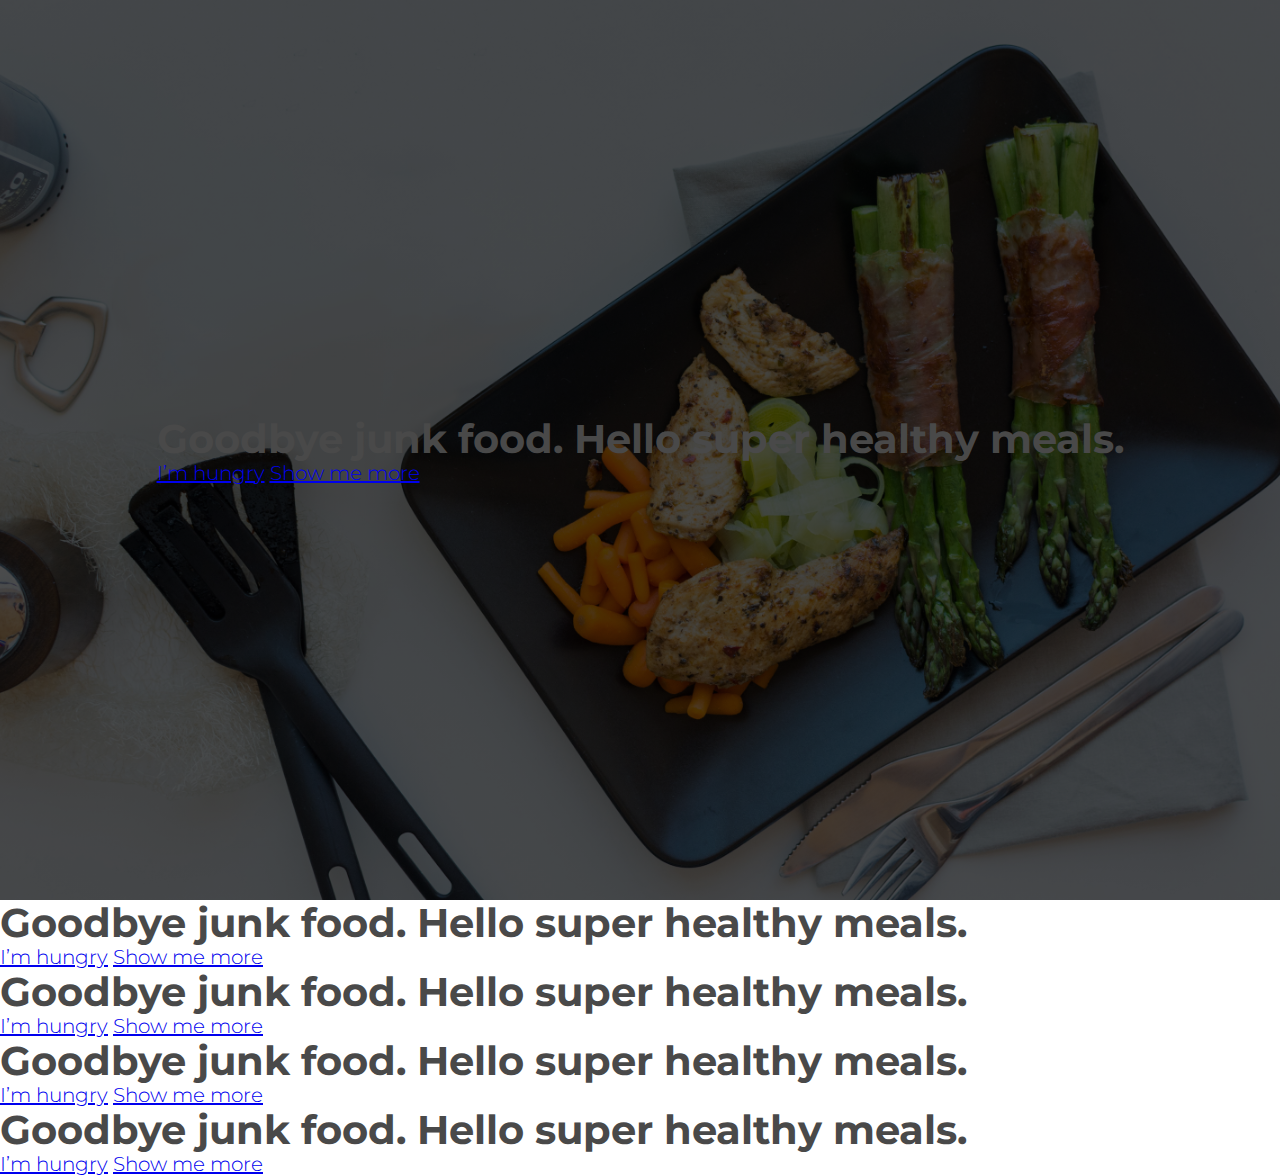
==== src/project/index.html @ 50950b9f "Init final project" ====
<!DOCTYPE html>
<html lang="en">

<head>
    <meta charset="UTF-8">
    <meta name="viewport" content="width=device-width, initial-scale=1.0">
    <link href="https://fonts.googleapis.com/css2?family=Montserrat:ital,wght@0,100;0,300;0,400;1,300&display=swap" rel="stylesheet">
    <link rel="stylesheet" type="text/css" href="./vendors/css/normalize.css">
    <link rel="stylesheet" type="text/css" href="./vendors/css/">
    <link rel="stylesheet" type="text/css" href="./resources/css/styles.css">

    <title>Udemy Web Project</title>
</head>

<body>
    <header>
        <div class="main-text-box">
            <h1>Goodbye junk food. Hello super healthy meals.</h1>
            <a href="#">I’m hungry</a>
            <a href="#">Show me more</a>

        </div>   
    </header>
    <div class="main-text-box">
        <h1>Goodbye junk food. Hello super healthy meals.</h1>
        <a href="#">I’m hungry</a>
        <a href="#">Show me more</a>

    </div>   
    <div class="main-text-box">
        <h1>Goodbye junk food. Hello super healthy meals.</h1>
        <a href="#">I’m hungry</a>
        <a href="#">Show me more</a>

    </div>   
    <div class="main-text-box">
        <h1>Goodbye junk food. Hello super healthy meals.</h1>
        <a class="main-text-box"href="#">I’m hungry</a>
        <a href="#">Show me more</a>

    </div>   
    <div class="main-text-box">
        <h1>Goodbye junk food. Hello super healthy meals.</h1>
        <a href="#">I’m hungry</a>
        <a href="#">Show me more</a>

    </div>   
</body>

</html>
---- src/project/resources/css/styles.css ----
*{
    margin: 0;
    padding: 0;
    box-sizing: border-box;
}
html{
    background-color: #ffffff;
    color: #494949;
    font-family: 'Montserrat','Arial';
    font-weight: 300;
    font-size: 20px;
    text-rendering: optimizeLegibility;
}

header{
    background-image:linear-gradient(rgba(0, 0, 0, 0.7),rgba(0, 0, 0, 0.7)), url(images/hero.jpg);
    background-size: cover;
    background-position: center;
    height: 100vh;
    display: flex;
    align-items: center;
    justify-content: center;
    
}

.main-text-box{
    
}

h1{
    margin: 0;
}
.row{
    max-width: 1140px;
    margin: 0 auto;
}
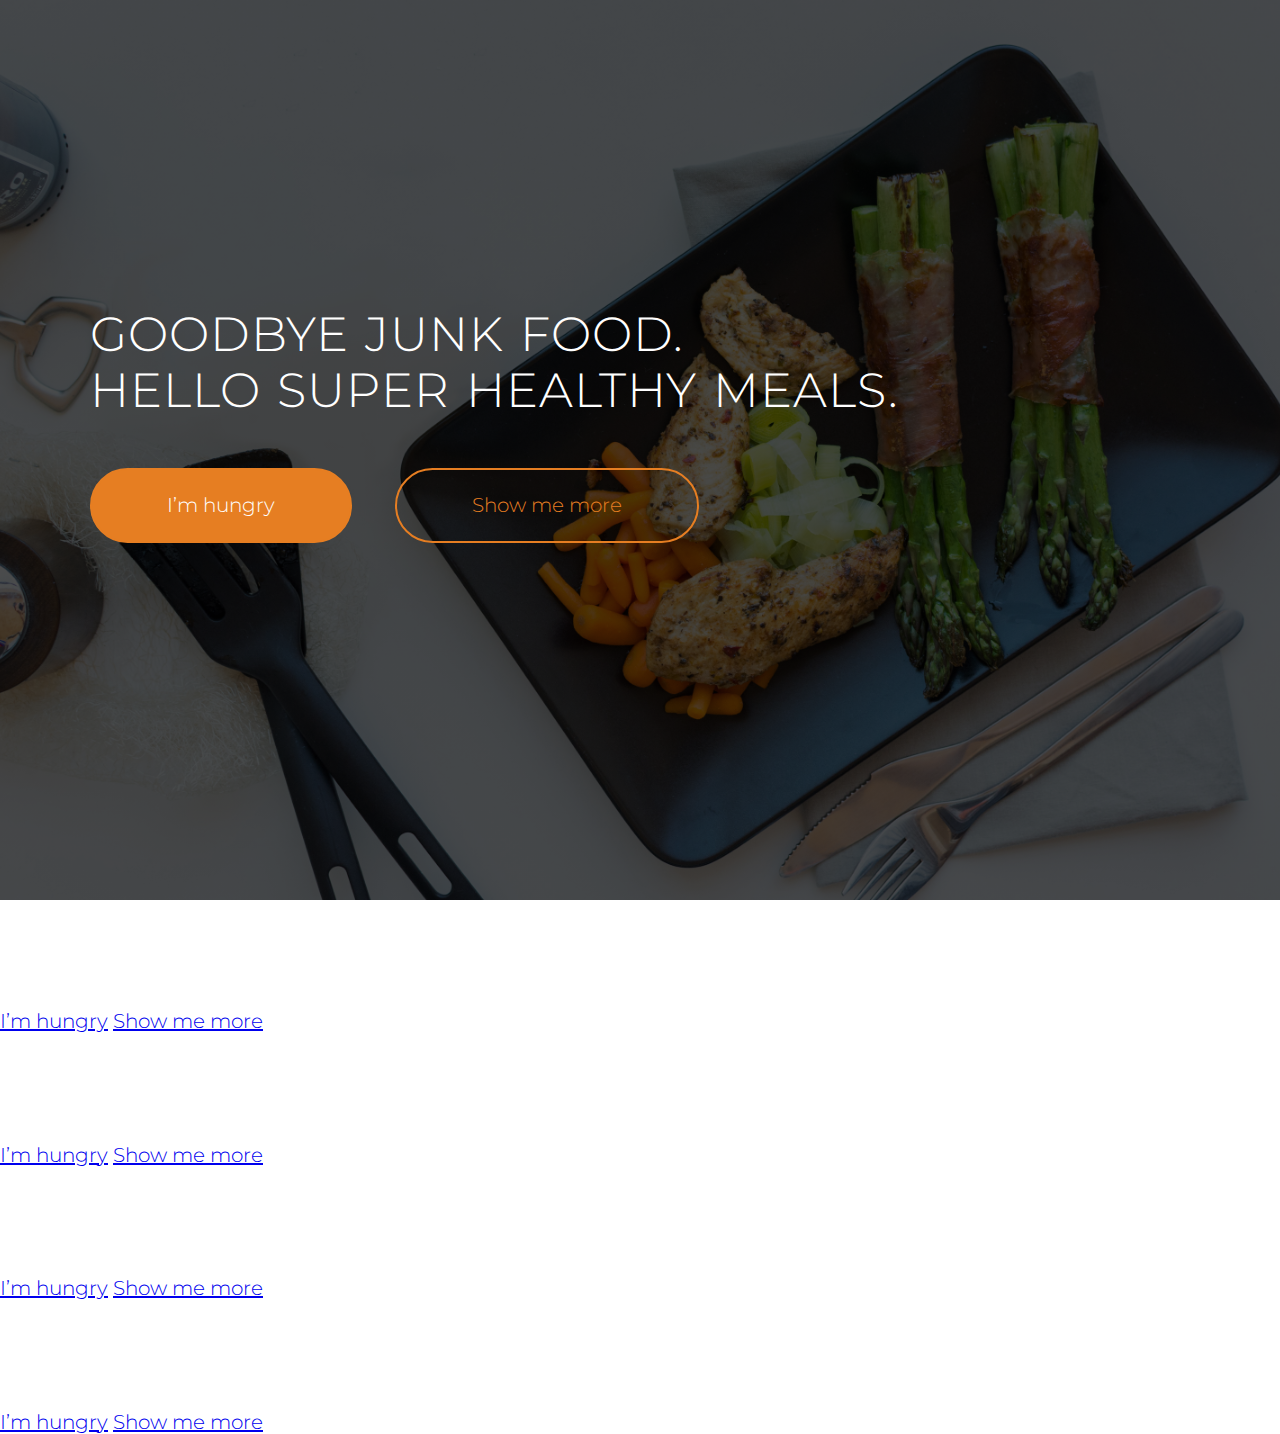
==== commit 5c43c5e3: "Changes on flex structure" ====
--- a/src/project/index.html
+++ b/src/project/index.html
@@ -14,11 +14,19 @@
 
 <body>
     <header>
-        <div class="main-text-box">
-            <h1>Goodbye junk food. Hello super healthy meals.</h1>
-            <a href="#">I’m hungry</a>
-            <a href="#">Show me more</a>
+        <nav>
 
+        </nav>
+
+        <div class="center-flex">
+            <div class="tittle-container">
+                <h1>Goodbye junk food.</h1>
+                <h1>Hello super healthy meals.</h1>
+            </div>
+            <div class="tittle-container" >
+                <a class="btn btn-full"href="#">I’m hungry</a>
+                <a class="btn btn-ghost" href="#">Show me more</a>
+            </div>
         </div>   
     </header>
     <div class="main-text-box">
--- a/src/project/resources/css/styles.css
+++ b/src/project/resources/css/styles.css
@@ -1,3 +1,7 @@
+/*----------------------*/
+/*  BASIC SETUP    */
+/*----------------------*/
+
 *{
     margin: 0;
     padding: 0;
@@ -17,20 +21,71 @@
     background-size: cover;
     background-position: center;
     height: 100vh;
-    display: flex;
-    align-items: center;
-    justify-content: center;
-    
-}
+    margin: 0 auto;
 
-.main-text-box{
-    
 }
 
 h1{
+    color:#fff;
     margin: 0;
+    font-size: 240%;
+    font-weight: 300;
+    text-transform: uppercase;
+    letter-spacing: 1px;
+    word-spacing: 3px;
 }
+/*------------------------------*/
+/*     REUSABLE COMPONENTS      */
+/*-----------------------------*/
 .row{
     max-width: 1140px;
     margin: 0 auto;
+}
+.center-flex{
+    display: flex;
+    justify-content: center;
+    margin:0 auto;
+    height: 100vh;
+    flex-direction:column;
+}
+
+.btn:link,
+.btn:visited{
+    display: inline-block;
+    padding: 1.2rem 3.75rem;
+    font-weight: 300;
+    text-decoration: none;
+    border-radius: 25rem;
+    transition: background-color 0.3s;
+}
+
+.btn-full:link,
+.btn-full:visited{
+    border:0.125rem solid #e67e22;
+    background-color: #e67e22;
+    color:#ffffff;
+    margin-right: 1.875rem  ;
+}
+
+.btn-ghost:link,
+.btn-ghost:visited{
+    border:0.125rem solid #e67e22;
+    color:#e67e22;
+
+}
+.btn:hover,
+.btn:active {
+    background-color: #bf6516;
+    border:0.125rem solid #bf6516;
+    color:#ffffff;
+
+}
+/*-------------------------------*/
+/*           HEADER             */
+/*-----------------------------*/
+
+.tittle-container{
+    margin-top: 0 ;
+    margin-bottom: 2.5rem;
+    margin-left: 10vmin;
 }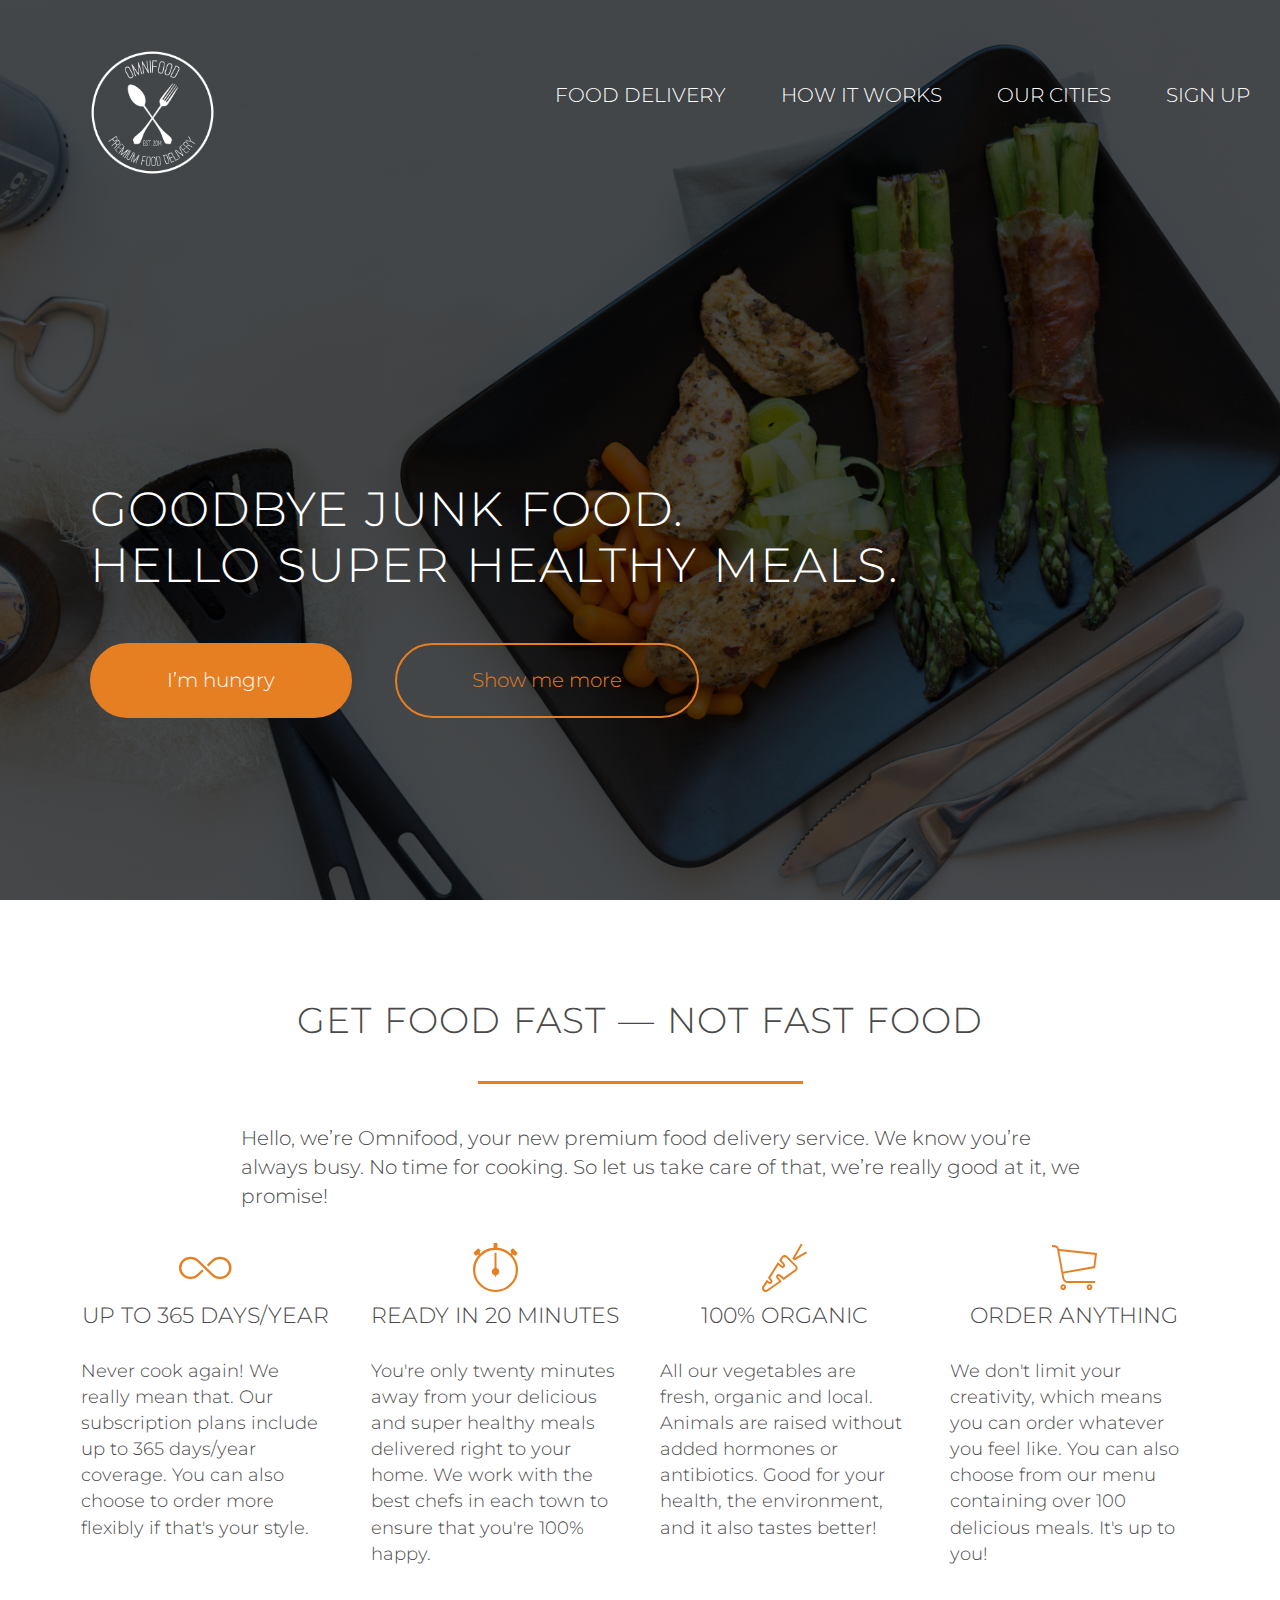
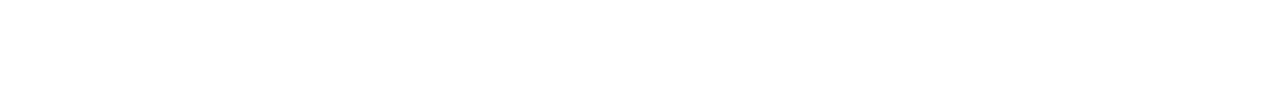
==== commit 84b62ff6: "Added first section" ====
--- a/src/project/index.html
+++ b/src/project/index.html
@@ -4,9 +4,11 @@
 <head>
     <meta charset="UTF-8">
     <meta name="viewport" content="width=device-width, initial-scale=1.0">
-    <link href="https://fonts.googleapis.com/css2?family=Montserrat:ital,wght@0,100;0,300;0,400;1,300&display=swap" rel="stylesheet">
+    <link href="https://fonts.googleapis.com/css2?family=Montserrat:ital,wght@0,100;0,300;0,400;1,300&display=swap"
+        rel="stylesheet">
     <link rel="stylesheet" type="text/css" href="./vendors/css/normalize.css">
-    <link rel="stylesheet" type="text/css" href="./vendors/css/">
+    <link rel="stylesheet" type="text/css" href="./vendors/css/grid.css">
+    <link rel="stylesheet" type="text/css" href="./vendors/css/ionicons.min.css">
     <link rel="stylesheet" type="text/css" href="./resources/css/styles.css">
 
     <title>Udemy Web Project</title>
@@ -15,44 +17,84 @@
 <body>
     <header>
         <nav>
-
+            <div class="flex main-navigation-container">
+                <img src="resources/css/images/logo-white.png" alt="logo" class="logo">
+                <ul class="main-navigation">
+                    <li><a href="#">Food delivery</a></li>
+                    <li><a href="#">How it works</a></li>
+                    <li><a href="#">Our cities</a></li>
+                    <li><a href="#">Sign up</a></li>
+                </ul>
+            </div>
         </nav>
 
-        <div class="center-flex">
+        <div class="flex center-flex">
             <div class="tittle-container">
                 <h1>Goodbye junk food.</h1>
                 <h1>Hello super healthy meals.</h1>
             </div>
-            <div class="tittle-container" >
-                <a class="btn btn-full"href="#">I’m hungry</a>
+            <div class="tittle-container">
+                <a class="btn btn-full" href="#">I’m hungry</a>
                 <a class="btn btn-ghost" href="#">Show me more</a>
             </div>
-        </div>   
+        </div>
     </header>
-    <div class="main-text-box">
-        <h1>Goodbye junk food. Hello super healthy meals.</h1>
-        <a href="#">I’m hungry</a>
-        <a href="#">Show me more</a>
+    <section class="section-features">
+        <div class="row flex center-flex__no-height">
+            <h2>Get food fast &mdash; not fast food</h2>
+            <p class="long-copy">
+                Hello, we’re Omnifood, your new premium food delivery service. We know you’re always busy. No time for
+                cooking. So let us take care of that, we’re really good at it, we promise!
+                
+            </p>
+        </div>
+        <div class="row">
+            <div class="col span-1-of-4 box">
+                <i class="ion-ios-infinite-outline icon-big"></i>
+                <h3>Up to 365 days/year</h3>
+                <p>
+                    Never cook again! We really mean that. Our subscription plans include up to 365 days/year coverage.
+                    You can also
+                    choose to order more flexibly if that's your style.
+                </p>
 
-    </div>   
-    <div class="main-text-box">
-        <h1>Goodbye junk food. Hello super healthy meals.</h1>
-        <a href="#">I’m hungry</a>
-        <a href="#">Show me more</a>
+            </div>
+            <div class="col span-1-of-4 box">
+                <i class="ion-ios-stopwatch-outline icon-big"></i>
+                <h3> Ready in 20 minutes</h3>
+                <p>
+                    You're only twenty minutes away from your delicious and super healthy meals delivered right to your
+                    home. We
+                    work with the best chefs in each town to ensure that you're 100% happy.
+                </p>
 
-    </div>   
-    <div class="main-text-box">
-        <h1>Goodbye junk food. Hello super healthy meals.</h1>
-        <a class="main-text-box"href="#">I’m hungry</a>
-        <a href="#">Show me more</a>
+            </div>
+            <div class="col span-1-of-4 box">
+                <i class="ion-ios-nutrition-outline icon-big"></i>
+                <h3> 100% organic</h3>
+                <p>
+                    All our vegetables are fresh, organic and local. Animals are raised without added hormones or
+                    antibiotics. Good
+                    for your health, the environment, and it also tastes better!
+                </p>
 
-    </div>   
-    <div class="main-text-box">
-        <h1>Goodbye junk food. Hello super healthy meals.</h1>
-        <a href="#">I’m hungry</a>
-        <a href="#">Show me more</a>
+            </div>
+            <div class="col span-1-of-4 box">
+                <i class="ion-ios-cart-outline icon-big"></i>
+                <h3>Order anything</h3>
+                <p>
+                    We don't limit your creativity, which means you can order whatever you feel like. You can also
+                    choose from our
+                    menu containing over 100 delicious meals. It's up to you!
+                </p>
 
-    </div>   
+            </div>
+        </div>
+
+
+    </section>
+
+
 </body>
 
 </html>--- a/src/project/vendors/css/grid.css
+++ b/src/project/vendors/css/grid.css
@@ -0,0 +1,689 @@
+
+/*  SECTIONS  ============================================================================= */
+
+.section {
+	clear: both;
+	padding: 0px;
+	margin: 0px;
+}
+
+/*  GROUPING  ============================================================================= */
+
+.row {
+    zoom: 1; /* For IE 6/7 (trigger hasLayout) */
+}
+
+.row:before,
+.row:after {
+    content:"";
+    display:table;
+}
+.row:after {
+    clear:both;
+}
+
+/*  GRID COLUMN SETUP   ==================================================================== */
+
+.col {
+	display: block;
+	float:left;
+	margin: 1% 0 1% 1.6%;
+}
+
+.col:first-child { margin-left: 0; } /* all browsers except IE6 and lower */
+
+
+/*  REMOVE MARGINS AS ALL GO FULL WIDTH AT 480 PIXELS */
+
+@media only screen and (max-width: 480px) {
+	.col { 
+		/*margin: 1% 0 1% 0%;*/
+        margin: 0;
+	}
+}
+
+
+/*  GRID OF TWO   ============================================================================= */
+
+
+.span-2-of-2 {
+	width: 100%;
+}
+
+.span-1-of-2 {
+	width: 49.2%;
+}
+
+/*  GO FULL WIDTH AT LESS THAN 480 PIXELS */
+
+@media only screen and (max-width: 480px) {
+	.span-2-of-2 {
+		width: 100%; 
+	}
+	.span-1-of-2 {
+		width: 100%; 
+	}
+}
+
+
+/*  GRID OF THREE   ============================================================================= */
+
+	
+.span-3-of-3 {
+	width: 100%; 
+}
+
+.span-2-of-3 {
+	width: 66.13%; 
+}
+
+.span-1-of-3 {
+	width: 32.26%; 
+}
+
+
+/*  GO FULL WIDTH AT LESS THAN 480 PIXELS */
+
+@media only screen and (max-width: 480px) {
+	.span-3-of-3 {
+		width: 100%; 
+	}
+	.span-2-of-3 {
+		width: 100%; 
+	}
+	.span-1-of-3 {
+		width: 100%;
+	}
+}
+
+/*  GRID OF FOUR   ============================================================================= */
+
+	
+.span-4-of-4 {
+	width: 100%; 
+}
+
+.span-3-of-4 {
+	width: 74.6%; 
+}
+
+.span-2-of-4 {
+	width: 49.2%; 
+}
+
+.span-1-of-4 {
+	width: 23.8%; 
+}
+
+
+/*  GO FULL WIDTH AT LESS THAN 480 PIXELS */
+
+@media only screen and (max-width: 480px) {
+	.span-4-of-4 {
+		width: 100%; 
+	}
+	.span-3-of-4 {
+		width: 100%; 
+	}
+	.span-2-of-4 {
+		width: 100%; 
+	}
+	.span-1-of-4 {
+		width: 100%; 
+	}
+}
+
+
+/*  GRID OF FIVE   ============================================================================= */
+
+	
+.span-5-of-5 {
+	width: 100%;
+}
+
+.span-4-of-5 {
+  	width: 79.68%; 
+}
+
+.span-3-of-5 {
+  	width: 59.36%; 
+}
+
+.span-2-of-5 {
+  	width: 39.04%;
+}
+
+.span-1-of-5 {
+  	width: 18.72%;
+}
+
+
+/*  GO FULL WIDTH AT LESS THAN 480 PIXELS */
+
+@media only screen and (max-width: 480px) {
+	.span-5-of-5 {
+		width: 100%; 
+	}
+	.span-4-of-5 {
+		width: 100%; 
+	}
+	.span-3-of-5 {
+		width: 100%; 
+	}
+	.span-2-of-5 {
+		width: 100%; 
+	}
+	.span-1-of-5 {
+		width: 100%; 
+	}
+}
+
+
+/*  GRID OF SIX   ============================================================================= */
+
+
+.span-6-of-6 {
+	width: 100%;
+}
+
+.span-5-of-6 {
+  	width: 83.06%;
+}
+
+.span-4-of-6 {
+  	width: 66.13%;
+}
+
+.span-3-of-6 {
+  	width: 49.2%;
+}
+
+.span-2-of-6 {
+  	width: 32.26%;
+}
+
+.span-1-of-6 {
+  	width: 15.33%;
+}
+
+
+/*  GO FULL WIDTH AT LESS THAN 480 PIXELS */
+
+@media only screen and (max-width: 480px) {
+	.span-6-of-6 {
+		width: 100%; 
+	}
+	.span-5-of-6 {
+		width: 100%; 
+	}
+	.span-4-of-6 {
+		width: 100%; 
+	}
+	.span-3-of-6 {
+		width: 100%; 
+	}
+	.span-2-of-6 {
+		width: 100%; 
+	}
+	.span-1-of-6 {
+		width: 100%; 
+	}
+}
+
+
+
+/*  GRID OF SEVEN   ============================================================================= */
+
+
+.span-7-of-7 {
+	width: 100%;
+}
+
+.span-6-of-7 {
+	width: 85.48%;
+}
+
+.span-5-of-7 {
+  	width: 70.97%;
+}
+
+.span-4-of-7 {
+  	width: 56.45%;
+}
+
+.span-3-of-7 {
+  	width: 41.94%;
+}
+
+.span-2-of-7 {
+  	width: 27.42%;
+}
+
+.span-1-of-7 {
+  	width: 12.91%;
+}
+
+
+/*  GO FULL WIDTH AT LESS THAN 480 PIXELS */
+
+@media only screen and (max-width: 480px) {
+	.span-7-of-7 {
+		width: 100%; 
+	}
+	.span-6-of-7 {
+		width: 100%; 
+	}
+	.span-5-of-7 {
+		width: 100%; 
+	}
+	.span-4-of-7 {
+		width: 100%; 
+	}
+	.span-3-of-7 {
+		width: 100%; 
+	}
+	.span-2-of-7 {
+		width: 100%; 
+	}
+	.span-1-of-7 {
+		width: 100%; 
+	}
+}
+
+
+/*  GRID OF EIGHT   ============================================================================= */
+
+	
+.span-8-of-8 {
+	width: 100%;
+}
+
+.span-7-of-8 {
+	width: 87.3%; 
+}
+
+.span-6-of-8 {
+	width: 74.6%; 
+}
+
+.span-5-of-8 {
+	width: 61.9%; 
+}
+
+.span-4-of-8 {
+	width: 49.2%; 
+}
+
+.span-3-of-8 {
+	width: 36.5%;
+}
+
+.span-2-of-8 {
+	width: 23.8%; 
+}
+
+.span-1-of-8 {
+	width: 11.1%; 
+}
+
+
+/*  GO FULL WIDTH AT LESS THAN 480 PIXELS */
+
+@media only screen and (max-width: 480px) {
+	.span-8-of-8 {
+		width: 100%; 
+	}
+	.span-7-of-8 {
+		width: 100%; 
+	}
+	.span-6-of-8 {
+		width: 100%; 
+	}
+	.span-5-of-8 {
+		width: 100%; 
+	}
+	.span-4-of-8 {
+		width: 100%; 
+	}
+	.span-3-of-8 {
+		width: 100%; 
+	}
+	.span-2-of-8 {
+		width: 100%; 
+	}
+	.span-1-of-8 {
+		width: 100%; 
+	}
+}
+
+
+/*  GRID OF NINE   ============================================================================= */
+
+
+.span-9-of-9 {
+	width: 100%;
+}
+
+.span-8-of-9 {
+	width: 88.71%;
+}
+
+.span-7-of-9 {
+	width: 77.42%; 
+}
+
+.span-6-of-9 {
+	width: 66.13%; 
+}
+
+.span-5-of-9 {
+	width: 54.84%; 
+}
+
+.span-4-of-9 {
+	width: 43.55%; 
+}
+
+.span-3-of-9 {
+	width: 32.26%;
+}
+
+.span-2-of-9 {
+	width: 20.97%; 
+}
+
+.span-1-of-9 {
+	width: 9.68%; 
+}
+
+
+/*  GO FULL WIDTH AT LESS THAN 480 PIXELS */
+
+@media only screen and (max-width: 480px) {
+	.span-9-of-9 {
+		width: 100%; 
+	}
+	.span-8-of-9 {
+		width: 100%; 
+	}
+	.span-7-of-9 {
+		width: 100%; 
+	}
+	.span-6-of-9 {
+		width: 100%; 
+	}
+	.span-5-of-9 {
+		width: 100%; 
+	}
+	.span-4-of-9 {
+		width: 100%; 
+	}
+	.span-3-of-9 {
+		width: 100%; 
+	}
+	.span-2-of-9 {
+		width: 100%; 
+	}
+	.span-1-of-9 {
+		width: 100%; 
+	}
+}
+
+
+/*  GRID OF TEN   ============================================================================= */
+
+
+.span-10-of-10 {
+	width: 100%;
+}
+
+.span-9-of-10 {
+	width: 89.84%;
+}
+
+.span-8-of-10 {
+	width: 79.68%;
+}
+
+.span-7-of-10 {
+	width: 69.52%; 
+}
+
+.span-6-of-10 {
+	width: 59.36%; 
+}
+
+.span-5-of-10 {
+	width: 49.2%; 
+}
+
+.span-4-of-10 {
+	width: 39.04%; 
+}
+
+.span-3-of-10 {
+	width: 28.88%;
+}
+
+.span-2-of-10 {
+	width: 18.72%; 
+}
+
+.span-1-of-10 {
+	width: 8.56%; 
+}
+
+
+/*  GO FULL WIDTH AT LESS THAN 480 PIXELS */
+
+@media only screen and (max-width: 480px) {
+	.span-10-of-10 {
+		width: 100%; 
+	}
+	.span-9-of-10 {
+		width: 100%; 
+	}
+	.span-8-of-10 {
+		width: 100%; 
+	}
+	.span-7-of-10 {
+		width: 100%; 
+	}
+	.span-6-of-10 {
+		width: 100%; 
+	}
+	.span-5-of-10 {
+		width: 100%; 
+	}
+	.span-4-of-10 {
+		width: 100%; 
+	}
+	.span-3-of-10 {
+		width: 100%; 
+	}
+	.span-2-of-10 {
+		width: 100%; 
+	}
+	.span-1-of-10 {
+		width: 100%; 
+	}
+}
+
+
+/*  GRID OF ELEVEN   ============================================================================= */
+
+.span-11-of-11 {
+	width: 100%;
+}
+
+.span-10-of-11 {
+	width: 90.76%;
+}
+
+.span-9-of-11 {
+	width: 81.52%;
+}
+
+.span-8-of-11 {
+	width: 72.29%;
+}
+
+.span-7-of-11 {
+	width: 63.05%; 
+}
+
+.span-6-of-11 {
+	width: 53.81%; 
+}
+
+.span-5-of-11 {
+	width: 44.58%; 
+}
+
+.span-4-of-11 {
+	width: 35.34%; 
+}
+
+.span-3-of-11 {
+	width: 26.1%;
+}
+
+.span-2-of-11 {
+	width: 16.87%; 
+}
+
+.span-1-of-11 {
+	width: 7.63%; 
+}
+
+
+/*  GO FULL WIDTH AT LESS THAN 480 PIXELS */
+
+@media only screen and (max-width: 480px) {
+	.span-11-of-11 {
+		width: 100%; 
+	}
+	.span-10-of-11 {
+		width: 100%; 
+	}
+	.span-9-of-11 {
+		width: 100%; 
+	}
+	.span-8-of-11 {
+		width: 100%; 
+	}
+	.span-7-of-11 {
+		width: 100%; 
+	}
+	.span-6-of-11 {
+		width: 100%; 
+	}
+	.span-5-of-11 {
+		width: 100%; 
+	}
+	.span-4-of-11 {
+		width: 100%; 
+	}
+	.span-3-of-11 {
+		width: 100%; 
+	}
+	.span-2-of-11 {
+		width: 100%; 
+	}
+	.span-1-of-11 {
+		width: 100%; 
+	}
+}
+
+
+/*  GRID OF TWELVE   ============================================================================= */
+
+.span-12-of-12 {
+	width: 100%;
+}
+
+.span-11-of-12 {
+	width: 91.53%;
+}
+
+.span-10-of-12 {
+	width: 83.06%;
+}
+
+.span-9-of-12 {
+	width: 74.6%;
+}
+
+.span-8-of-12 {
+	width: 66.13%;
+}
+
+.span-7-of-12 {
+	width: 57.66%; 
+}
+
+.span-6-of-12 {
+	width: 49.2%; 
+}
+
+.span-5-of-12 {
+	width: 40.73%; 
+}
+
+.span-4-of-12 {
+	width: 32.26%; 
+}
+
+.span-3-of-12 {
+	width: 23.8%;
+}
+
+.span-2-of-12 {
+	width: 15.33%; 
+}
+
+.span-1-of-12 {
+	width: 6.86%; 
+}
+
+
+/*  GO FULL WIDTH AT LESS THAN 480 PIXELS */
+
+@media only screen and (max-width: 480px) {
+	.span-12-of-12 {
+		width: 100%; 
+	}
+	.span-11-of-12 {
+		width: 100%; 
+	}
+	.span-10-of-12 {
+		width: 100%; 
+	}
+	.span-9-of-12 {
+		width: 100%; 
+	}
+	.span-8-of-12 {
+		width: 100%; 
+	}
+	.span-7-of-12 {
+		width: 100%; 
+	}
+	.span-6-of-12 {
+		width: 100%; 
+	}
+	.span-5-of-12 {
+		width: 100%; 
+	}
+	.span-4-of-12 {
+		width: 100%; 
+	}
+	.span-3-of-12 {
+		width: 100%; 
+	}
+	.span-2-of-12 {
+		width: 100%; 
+	}
+	.span-1-of-12 {
+		width: 100%; 
+	}
+}--- a/src/project/resources/css/styles.css
+++ b/src/project/resources/css/styles.css
@@ -25,14 +25,38 @@
 
 }
 
+h1,h2,h3{
+    font-weight: 300;
+    text-transform: uppercase;
+    letter-spacing: 1px;
+}
 h1{
     color:#fff;
     margin: 0;
     font-size: 240%;
-    font-weight: 300;
-    text-transform: uppercase;
-    letter-spacing: 1px;
     word-spacing: 3px;
+}
+
+h2{
+    font-size: 180%;
+    word-spacing: 2px;
+    text-align: center;
+    margin-bottom:2rem;
+}
+h2:after{
+    display: block;
+    height: 0.125rem;
+    background-color: #e67e22;
+    content:" ";
+    width:16.25rem;
+    margin: 0 auto;
+    margin-top: 2rem;
+}
+h3{
+    font-size: 110%;
+    margin-bottom: 1.5rem;
+    letter-spacing: 0px;
+    text-align: center;
 }
 /*------------------------------*/
 /*     REUSABLE COMPONENTS      */
@@ -41,14 +65,55 @@
     max-width: 1140px;
     margin: 0 auto;
 }
+
+.flex{
+    display: flex;
+}
+
 .center-flex{
-    display: flex;
     justify-content: center;
     margin:0 auto;
     height: 100vh;
     flex-direction:column;
 }
+.center-flex__no-height{
+    justify-content: center;
+    margin:0 auto;
+    flex-direction:column;
+}
+section{
+    padding:5rem 0;
+}
+/*------------------------------*/
+/*    PARAGRAPHS     */
+/*-----------------------------*/
+.long-copy{
+    line-height: 145%;
+    width: 75%;
+    margin-left: 15%;
+}
+.box{
+    padding: 1%;
+}
 
+.box p{
+    font-size: 90%;
+    line-height: 145%;
+}
+
+/*------------------------------*/
+/*    ICONS     */
+/*-----------------------------*/
+
+.icon-big{
+    font-size: 300%;
+    display: block;
+    color: #e67e22;
+    text-align: center;
+}
+/*-------------------------------*/
+/*           HEADER             */
+/*-----------------------------*/
 .btn:link,
 .btn:visited{
     display: inline-block;
@@ -80,12 +145,40 @@
     color:#ffffff;
 
 }
-/*-------------------------------*/
-/*           HEADER             */
-/*-----------------------------*/
 
 .tittle-container{
     margin-top: 0 ;
     margin-bottom: 2.5rem;
     margin-left: 10vmin;
+}
+.logo{
+    height:6.25rem;
+    width: auto;
+}
+.main-navigation-container{
+    padding-top: 2.5rem;
+    margin-left: 10vmin;
+}
+.main-navigation{
+    list-style: none;
+    margin-left: auto; 
+    margin-right: 1.5rem;
+    margin-top: 1.7rem;
+}
+
+.main-navigation li{
+    display: inline-block;
+    margin-left: 2.5rem;
+}
+.main-navigation li a{
+    text-transform: uppercase;
+    text-decoration: none;
+    border-bottom: 2px transparent;
+    color:#ffffff
+}
+.main-navigation li a:hover,
+.main-navigation li a:active{
+    border-bottom:2px solid #bf6516;
+    transition: border-bottom 0.3s;
+
 }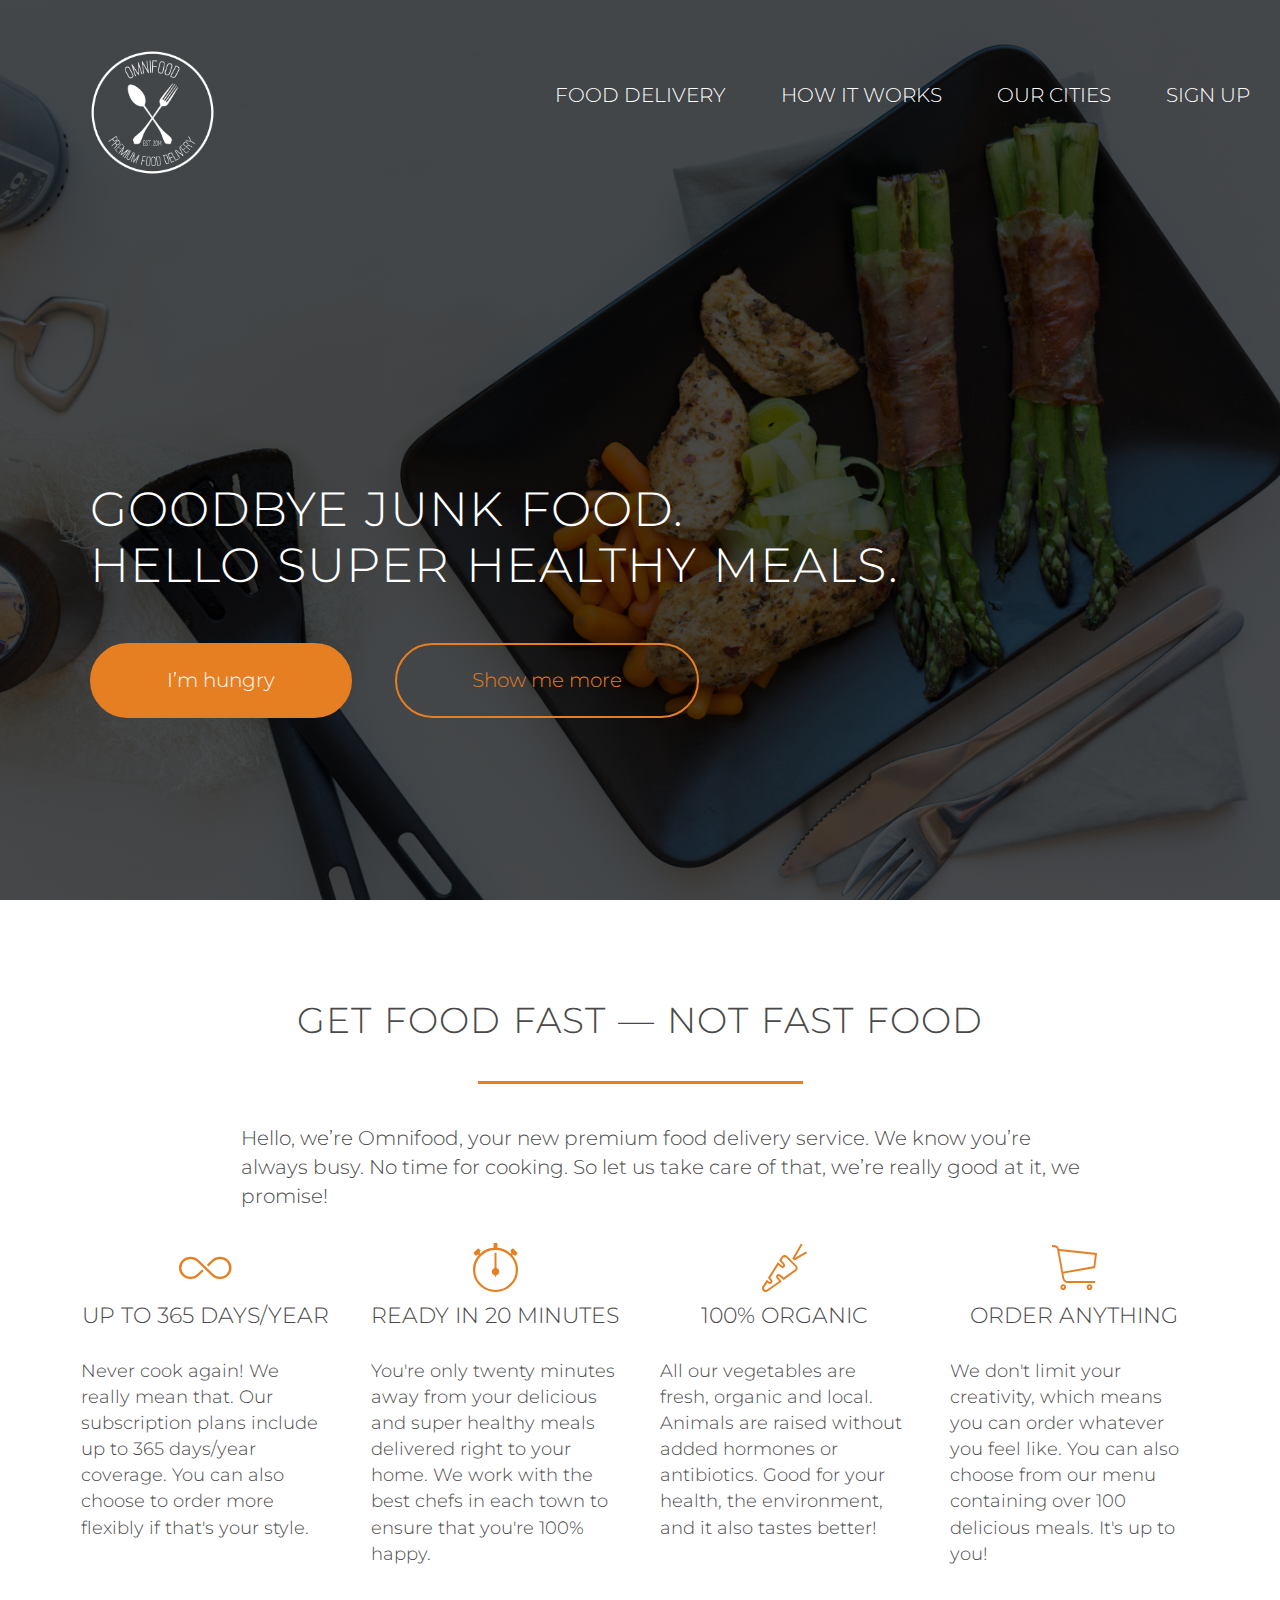
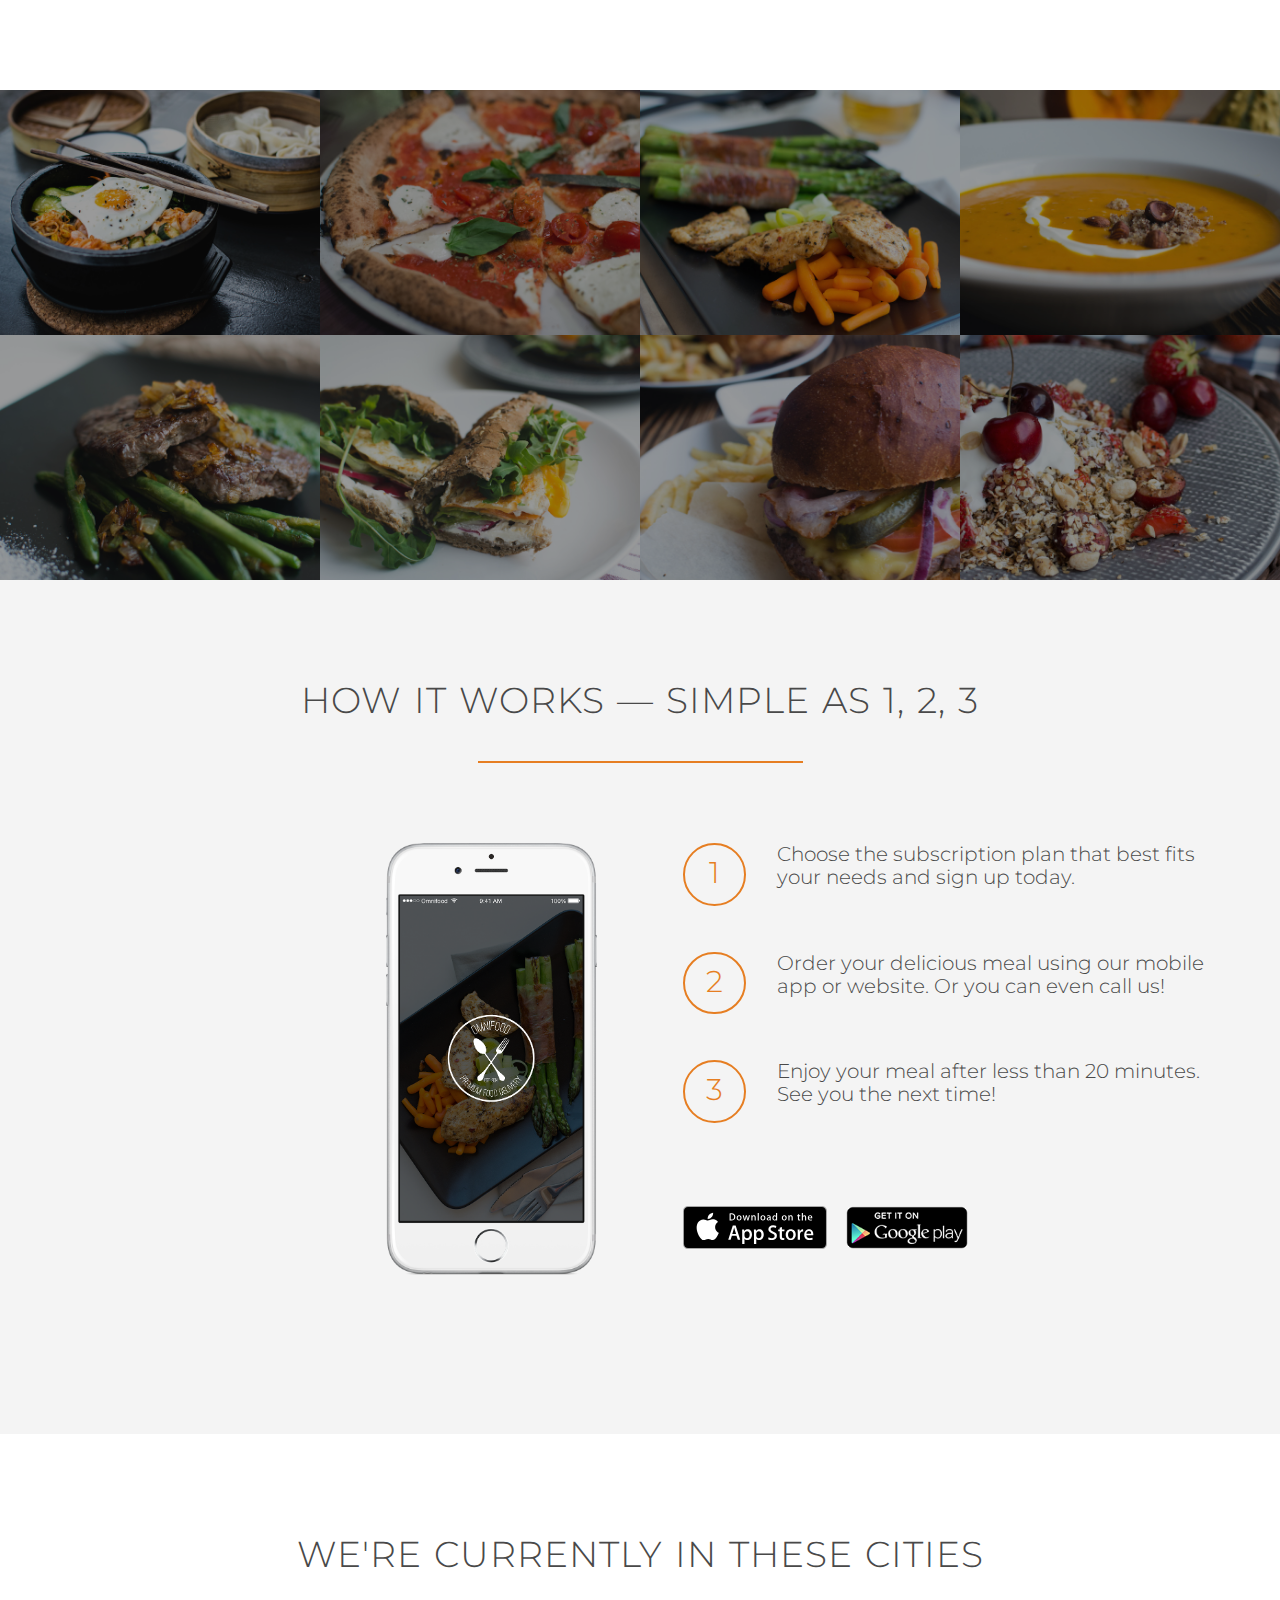
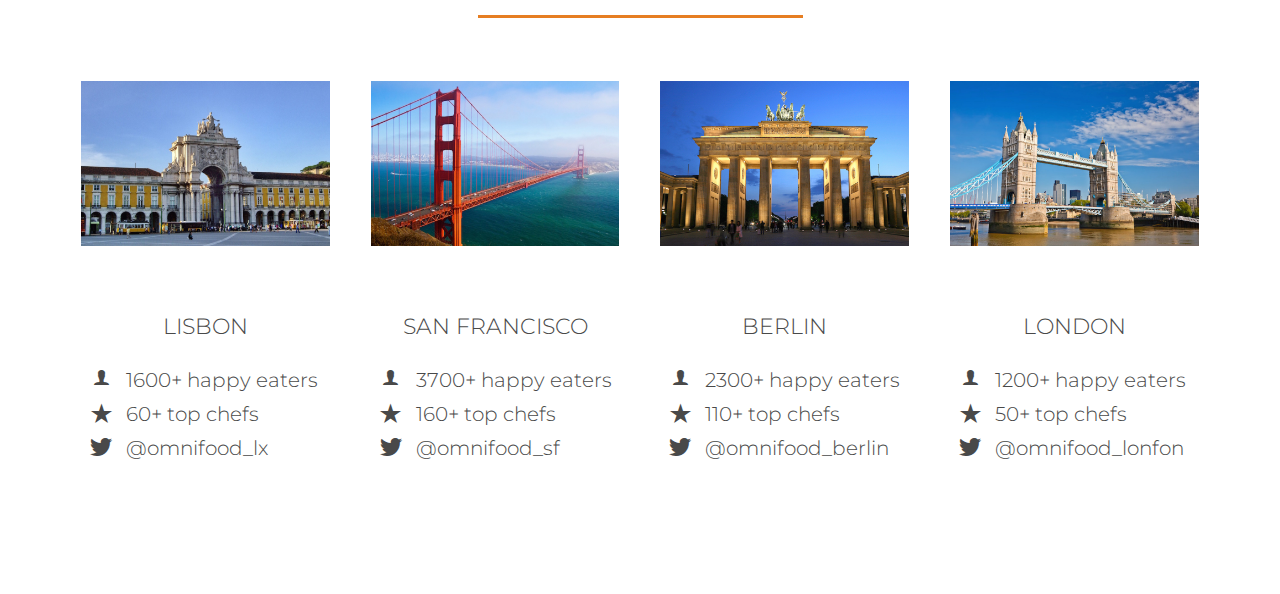
==== commit fe330186: "Adding more sections" ====
--- a/src/project/index.html
+++ b/src/project/index.html
@@ -45,7 +45,7 @@
             <p class="long-copy">
                 Hello, we’re Omnifood, your new premium food delivery service. We know you’re always busy. No time for
                 cooking. So let us take care of that, we’re really good at it, we promise!
-                
+
             </p>
         </div>
         <div class="row">
@@ -90,11 +90,161 @@
 
             </div>
         </div>
-
-
-    </section>
-
+    </section>
+
+    <section class="section-meals">
+        <ul class="meals-showcase clearfix">
+            <li>
+                <figure class="meal-photo">
+                    <img src="resources/css/images/1.jpg" alt="Korean bibimbap with egg and vegetables">
+                </figure>
+            </li>
+            <li>
+                <figure class="meal-photo">
+                    <img src="resources/css/images/2.jpg" alt="Simple italian pizza with cherry tomatoes">
+                </figure>
+            </li>
+            <li>
+                <figure class="meal-photo">
+                    <img src="resources/css/images/3.jpg" alt="Chicken breast steak with vegetables">
+                </figure>
+            </li>
+            <li>
+                <figure class="meal-photo">
+                    <img src="resources/css/images/4.jpg" alt="Autumn pumpkin soup">
+                </figure>
+
+            </li>
+        </ul>
+        <ul class="meals-showcase clearfix">
+            <li>
+                <figure class="meal-photo">
+                    <img src="resources/css/images/5.jpg" alt="Paleo beef steak with vegetables">
+                </figure>
+            </li>
+            <li>
+                <figure class="meal-photo">
+                    <img src="resources/css/images/6.jpg" alt="Healthy baguette with egg and vegetables">
+                </figure>
+            </li>
+            <li>
+                <figure class="meal-photo">
+                    <img src="resources/css/images/7.jpg" alt="Burger with cheddar and bacon">
+                </figure>
+            </li>
+            <li>
+                <figure class="meal-photo">
+                    <img src="resources/css/images/8.jpg" alt="Granola with cherries and strawberries">
+                </figure>
+            </li>
+        </ul>
+    </section>
+
+    <section class="section-steps">
+        <div class="row">
+            <h2>How it works &mdash; Simple as 1, 2, 3</h2>
+        </div>
+        <div class="row">
+            <div class="col span-1-of-2 steps-box">
+                <img src="resources/css/images/app-iPhone.png" alt="Download th fcking app for IOS" class="app-screen">
+            </div>
+            <div class="col span-1-of-2 steps-box">
+                <div class="works-step">
+                    <div>1</div>
+                    <p>Choose the subscription plan that best fits your needs and sign up today.</p>
+                </div>
+                <div class="works-step">
+                    <div>2</div>
+                    <p> Order your delicious meal using our mobile app or website. Or you can even call us!</p>
+                </div>
+                <div class="works-step">
+                    <div>3</div>
+                    <p> Enjoy your meal after less than 20 minutes. See you the next time!</p>
+                </div>
+                <a href="#" class="btn-app"><img src="resources/css/images/download-app.svg" alt="AppStore button"></a>
+                <a href="#" class="btn-app"><img src="resources/css/images/download-app-android.png"
+                        alt="GooglePlay button"></a>
+
+            </div>
+        </div>
+
+    </section>
+
+    <section class="section-cities">
+        <div class="row">
+            <h2>We're currently in these cities</h2>
+        </div>
+        <div class="row">
+            <div class="col span-1-of-4 box">
+                <img src="resources/css/images/lisbon-3.jpg" alt="Lisbon">
+                <h3>Lisbon</h3>
+                <div class="city-feature">
+                    <i class="ion-ios-person icon-small"></i>
+                    1600+ happy eaters
+                </div>
+                <div class="city-feature">
+                    <i class="ion-ios-star icon-small"></i>
+                    60+ top chefs
+                </div>
+                <div class="city-feature">
+                    <i class="ion-social-twitter icon-small" ></i>
+                    @omnifood_lx
+                </div>
+            </div>
+            <div class="col span-1-of-4 box">
+                <img src="resources/css/images/san-francisco.jpg" alt="Lisbon">
+
+               <h3>San Francisco</h3>
+               <div class="city-feature">
+                <i class="ion-ios-person icon-small"></i>
+                3700+ happy eaters
+            </div> 
+            <div class="city-feature">
+                <i class="ion-ios-star icon-small"></i>
+                160+ top chefs
+            </div>
+            <div class="city-feature">
+                <i class="ion-social-twitter icon-small"></i>
+                @omnifood_sf
+            </div>
+            </div>
+            <div class="col span-1-of-4 box">
+                <img src="resources/css/images/berlin.jpg" alt="Lisbon">
+                <h3>Berlin</h3>
+                <div class="city-feature">
+                    <i class="ion-ios-person icon-small"></i>
+                    2300+ happy eaters
+                </div> 
+                <div class="city-feature">
+                    <i class="ion-ios-star icon-small"></i>
+                    110+ top chefs
+                </div>
+                <div class="city-feature">
+                    <i class="ion-social-twitter icon-small"></i>
+                    @omnifood_berlin
+                </div>
+                
+            </div>
+            <div class="col span-1-of-4 box">
+                <img src="resources/css/images/london.jpg" alt="Lisbon">
+                <h3>London</h3>
+                <div class="city-feature">
+                    <i class="ion-ios-person icon-small"></i>
+                    1200+ happy eaters
+                </div>                
+                <div class="city-feature">
+                    <i class="ion-ios-star icon-small"></i>
+                    50+ top chefs
+                </div>
+                <div class="city-feature">
+                    <i class="ion-social-twitter icon-small"></i>
+                    @omnifood_lonfon
+                </div>
+                
+            </div>
+        </div>
+    </section>
 
 </body>
 
-</html>+</html>                
--- a/src/project/resources/css/styles.css
+++ b/src/project/resources/css/styles.css
@@ -14,6 +14,16 @@
     font-weight: 300;
     font-size: 20px;
     text-rendering: optimizeLegibility;
+}
+.clearfix{
+    zoom: 1;
+}
+.clearfix:after{
+    content: '.';
+    clear: both;
+    display: block;
+    height: 0;
+    visibility: hidden;
 }
 
 header{
@@ -111,6 +121,20 @@
     color: #e67e22;
     text-align: center;
 }
+
+.icon-small{
+    display: inline-block;
+    width: 2rem;
+    text-align: center;
+    font-size: 120%;
+    /**/
+    line-height: 120%;
+    vertical-align: middle;
+    margin-top: -0.2rem;
+    
+}
+
+
 /*-------------------------------*/
 /*           HEADER             */
 /*-----------------------------*/
@@ -181,4 +205,112 @@
     border-bottom:2px solid #bf6516;
     transition: border-bottom 0.3s;
 
-}+}
+/*-------------------------------*/
+/*           MEALS             */
+/*-----------------------------*/
+.section-meals{
+    padding: 0;
+}
+
+
+.meals-showcase{
+    list-style: none;
+    width: 100%;
+}
+.meals-showcase li{
+    display: block;
+    float: left;
+    width: 25%;
+}
+.meal-photo{
+    width: 100%;
+    margin: 0;
+    overflow: hidden;
+    background-color:#000000;
+}
+.meal-photo img{
+    width: 100%;
+    opacity: 0.6;
+    height: auto;
+    transform: scale(1.15);
+    transition: transform 0.5s;
+    transition: opacity 0.5s;
+}
+.meal-photo img:hover{
+    transform:scale(1.03);
+    opacity: 1;
+
+}
+
+/*-------------------------------*/
+/*           STEPS             */
+/*-----------------------------*/
+
+.section-steps{
+    background-color: #f4f4f4;
+}
+
+.steps-box{
+    margin-top: 2rem;
+}
+.steps-box:first-child{
+    text-align: right;
+    padding-right: 3%;
+    margin-top: 2rem;
+}
+
+.steps-box:last-child {
+    padding-left: 3%;
+    margin-bottom: 4rem;
+}
+
+
+/*-------------------------------*/
+/*           HOW ITS WORKS             */
+/*-----------------------------*/
+.app-screen{
+    width: 40%;
+}
+
+.works-step{
+    margin-bottom: 3.125rem;
+}
+
+.works-step:last-of-type{
+    margin-bottom: 5rem;
+}
+
+.works-step div{
+    color:#e67e22;
+    border: 2px solid #e67e22;
+    display: inline-block;
+    border-radius: 50%;
+    height: 3.125rem;
+    width: 3.125rem;
+    justify-content: center;
+    text-align: center;
+    padding:0.55rem;
+    float: left;
+    font-size: 150%;
+    margin-right: 1.56rem; 
+}
+
+.btn-app img{
+    height: 2.125rem;
+    width: auto;
+    margin-right: 0.7rem;
+}
+
+/*-------------------------------*/
+/*           CITIES     */
+/*-----------------------------*/
+
+.box img{
+    width: 100%;
+    height: auto;
+    margin-bottom: 3.125rem;
+}
+.city-feature{
+    margin-bottom: 0.45rem;
+}
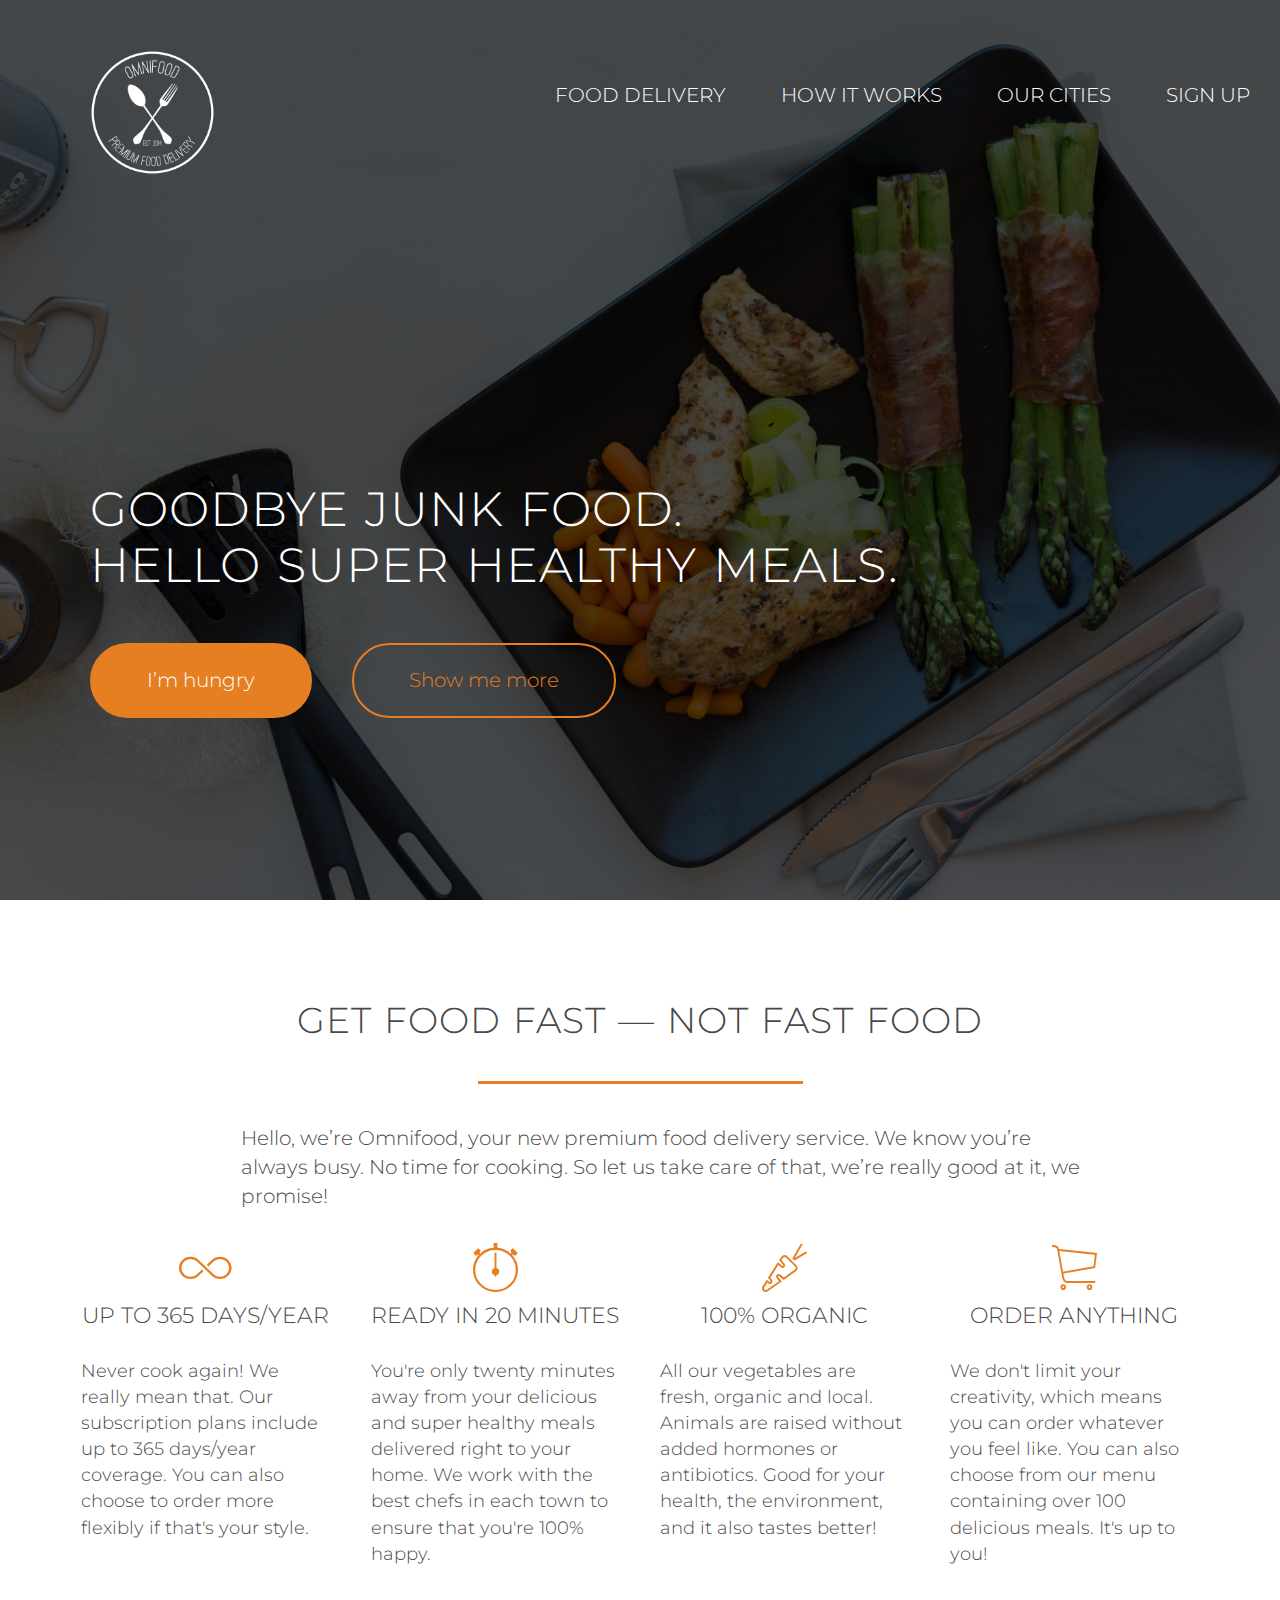
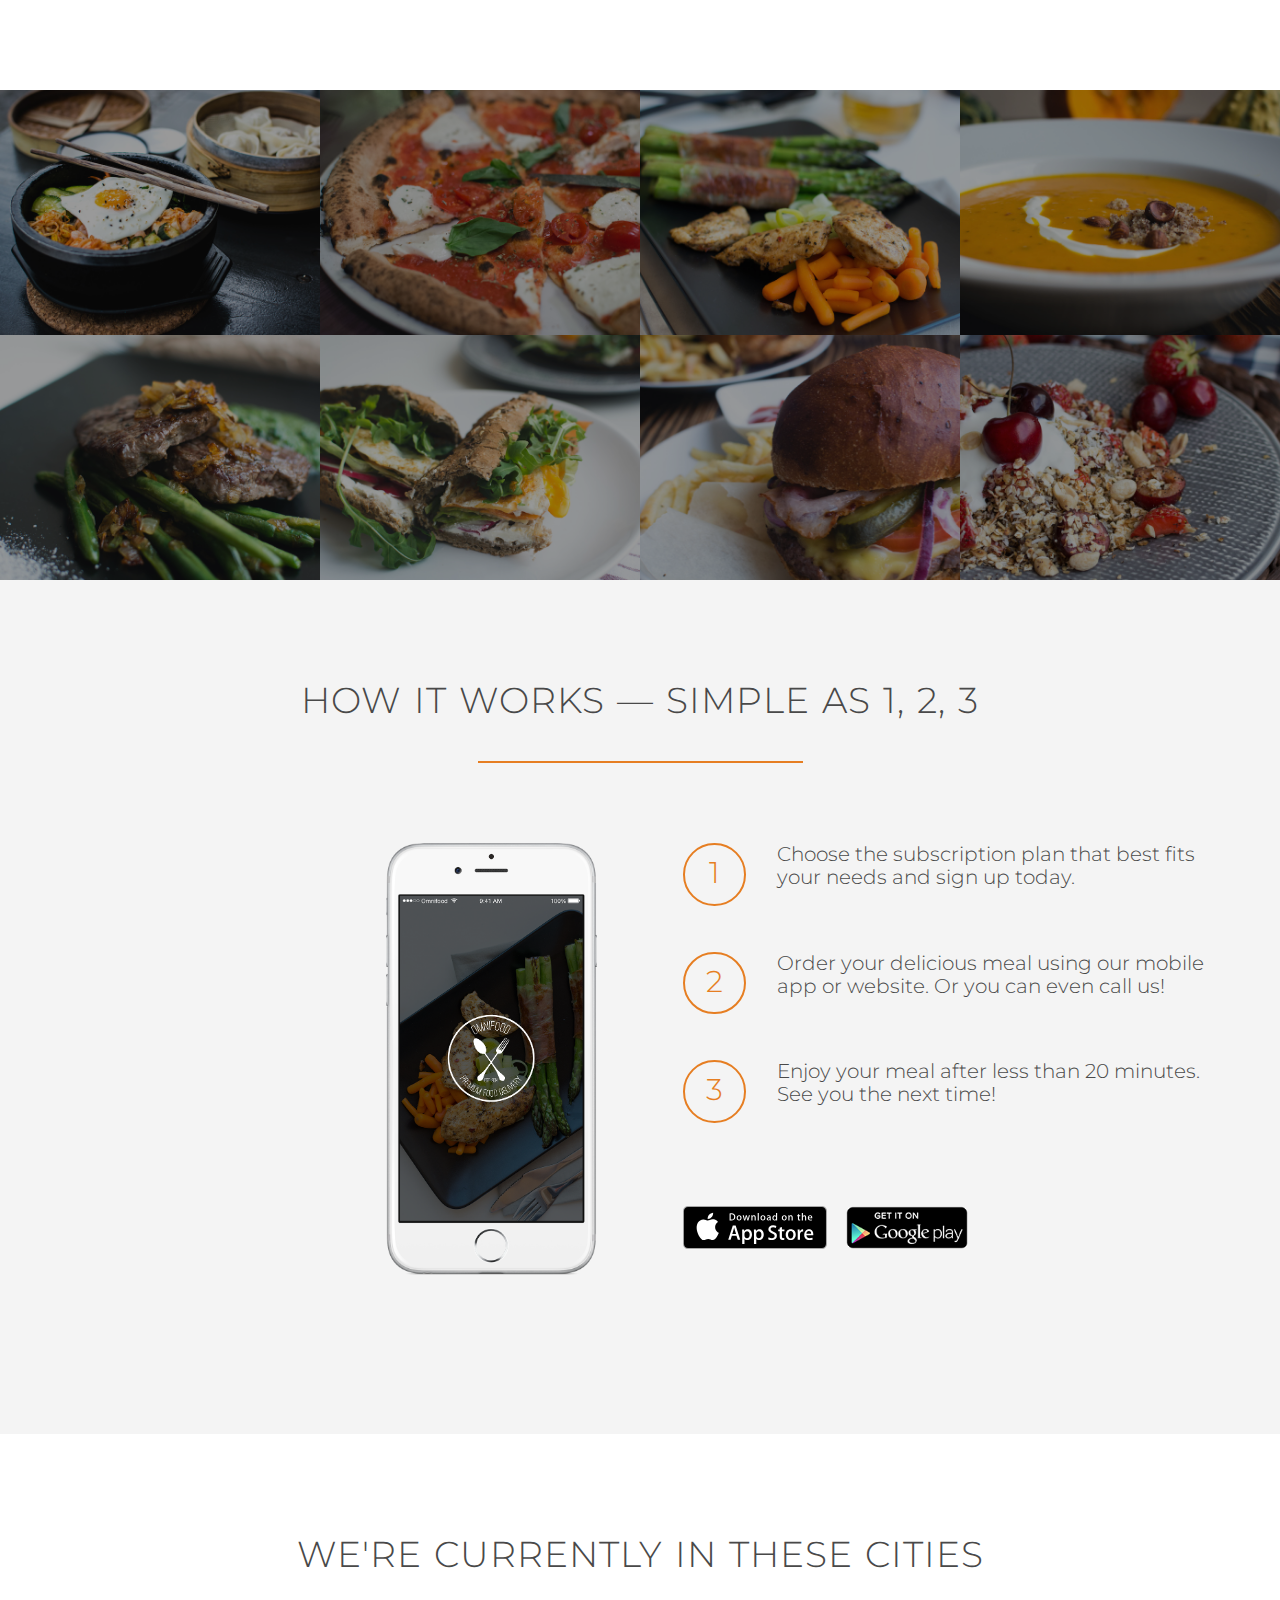
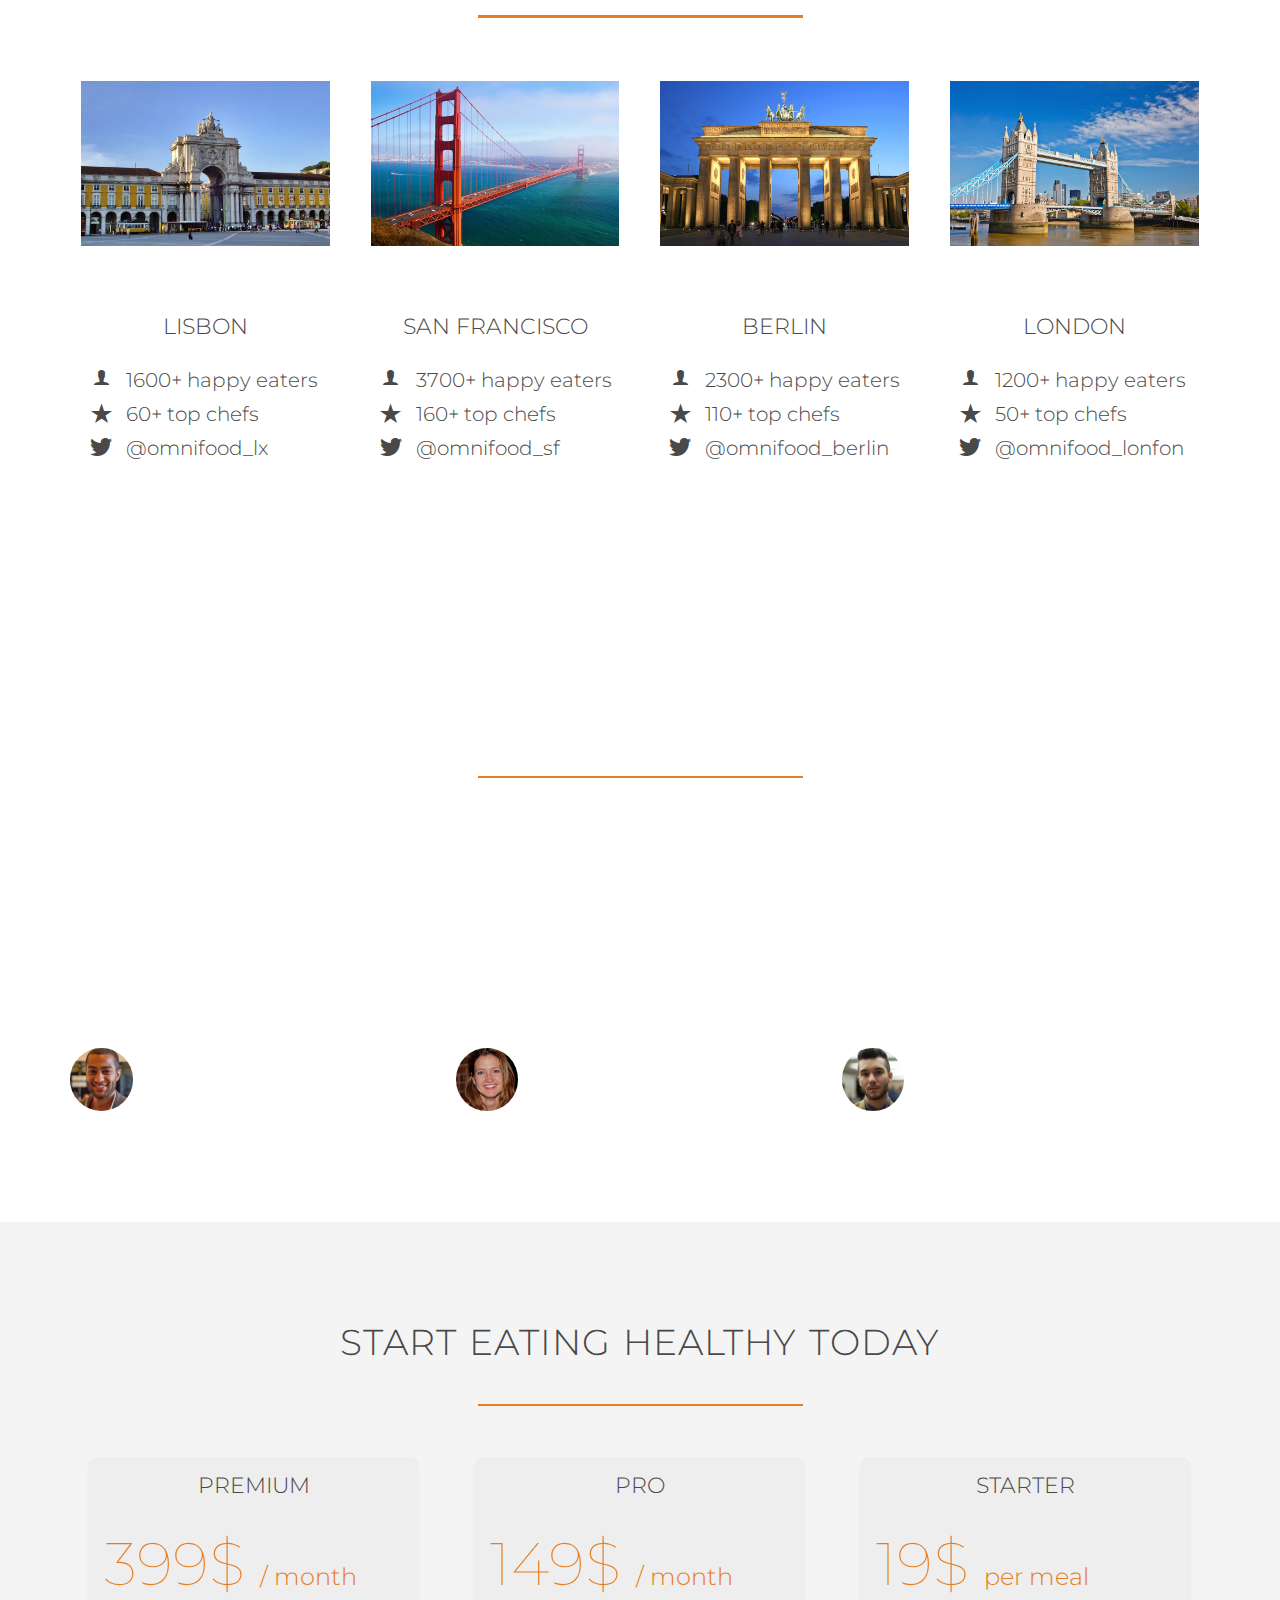
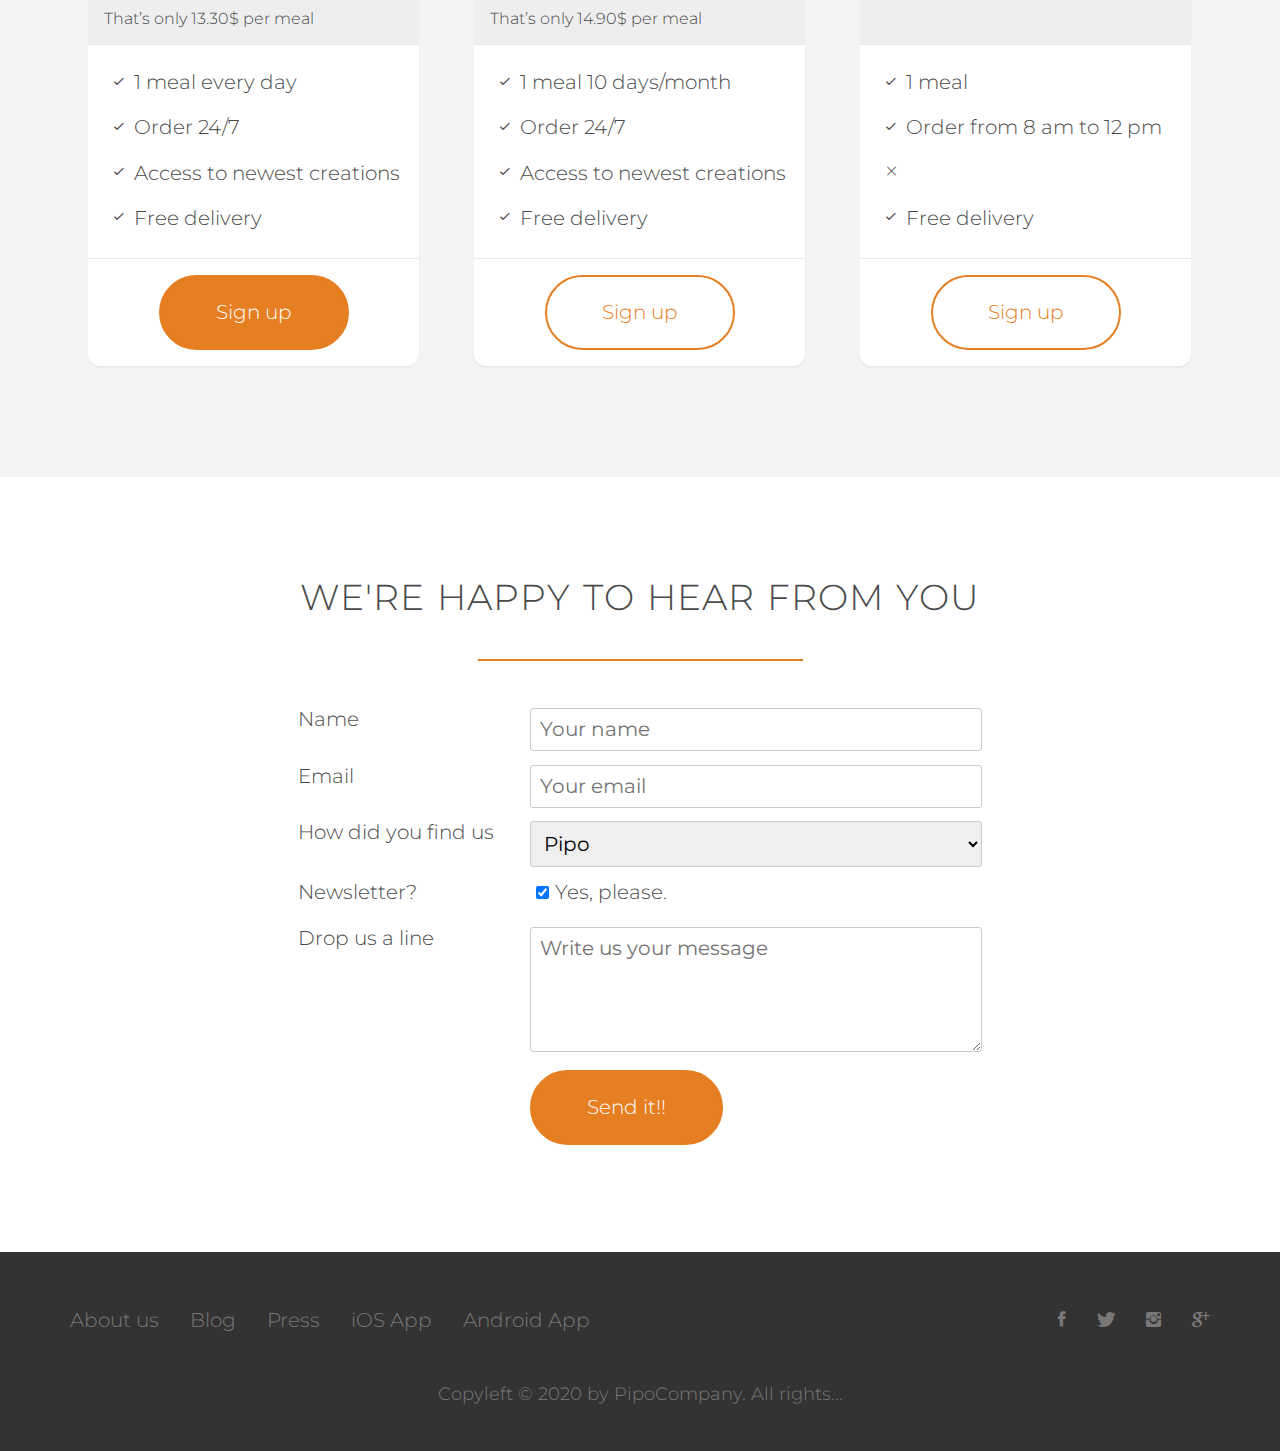
==== commit d41b1285: "Project finish" ====
--- a/src/project/index.html
+++ b/src/project/index.html
@@ -10,6 +10,7 @@
     <link rel="stylesheet" type="text/css" href="./vendors/css/grid.css">
     <link rel="stylesheet" type="text/css" href="./vendors/css/ionicons.min.css">
     <link rel="stylesheet" type="text/css" href="./resources/css/styles.css">
+    <link rel="stylesheet" type="text/css" href="./resources/css/queries.css">
 
     <title>Udemy Web Project</title>
 </head>
@@ -34,7 +35,7 @@
                 <h1>Hello super healthy meals.</h1>
             </div>
             <div class="tittle-container">
-                <a class="btn btn-full" href="#">I’m hungry</a>
+                <a class="btn btn-full btn-full__header" href="#">I’m hungry</a>
                 <a class="btn btn-ghost" href="#">Show me more</a>
             </div>
         </div>
@@ -187,26 +188,26 @@
                     60+ top chefs
                 </div>
                 <div class="city-feature">
-                    <i class="ion-social-twitter icon-small" ></i>
+                    <i class="ion-social-twitter icon-small"></i>
                     @omnifood_lx
                 </div>
             </div>
             <div class="col span-1-of-4 box">
                 <img src="resources/css/images/san-francisco.jpg" alt="Lisbon">
 
-               <h3>San Francisco</h3>
-               <div class="city-feature">
-                <i class="ion-ios-person icon-small"></i>
-                3700+ happy eaters
-            </div> 
-            <div class="city-feature">
-                <i class="ion-ios-star icon-small"></i>
-                160+ top chefs
-            </div>
-            <div class="city-feature">
-                <i class="ion-social-twitter icon-small"></i>
-                @omnifood_sf
-            </div>
+                <h3>San Francisco</h3>
+                <div class="city-feature">
+                    <i class="ion-ios-person icon-small"></i>
+                    3700+ happy eaters
+                </div>
+                <div class="city-feature">
+                    <i class="ion-ios-star icon-small"></i>
+                    160+ top chefs
+                </div>
+                <div class="city-feature">
+                    <i class="ion-social-twitter icon-small"></i>
+                    @omnifood_sf
+                </div>
             </div>
             <div class="col span-1-of-4 box">
                 <img src="resources/css/images/berlin.jpg" alt="Lisbon">
@@ -214,7 +215,7 @@
                 <div class="city-feature">
                     <i class="ion-ios-person icon-small"></i>
                     2300+ happy eaters
-                </div> 
+                </div>
                 <div class="city-feature">
                     <i class="ion-ios-star icon-small"></i>
                     110+ top chefs
@@ -223,7 +224,7 @@
                     <i class="ion-social-twitter icon-small"></i>
                     @omnifood_berlin
                 </div>
-                
+
             </div>
             <div class="col span-1-of-4 box">
                 <img src="resources/css/images/london.jpg" alt="Lisbon">
@@ -231,7 +232,7 @@
                 <div class="city-feature">
                     <i class="ion-ios-person icon-small"></i>
                     1200+ happy eaters
-                </div>                
+                </div>
                 <div class="city-feature">
                     <i class="ion-ios-star icon-small"></i>
                     50+ top chefs
@@ -240,11 +241,202 @@
                     <i class="ion-social-twitter icon-small"></i>
                     @omnifood_lonfon
                 </div>
-                
-            </div>
-        </div>
-    </section>
+
+            </div>
+        </div>
+    </section>
+
+    <section class="section-testimonials">
+        <div class="row">
+            <h2>Our customers can't live without us</h2>
+        </div>
+        <div class="row">
+            <div class="col span-1-of-3">
+                <blockquote>
+                    Omnifood is just awesome! I just launched a startup which leaves me with no time for cooking, so
+                    Omnifood is a life-saver. Now that I got used to it, I couldn't live without my daily meals!
+                </blockquote>
+                <cite><img src="resources/css/images/customer-1.jpg" alt="customer1"> Duncan</cite>
+            </div>
+            <div class="col span-1-of-3">
+                <blockquote>
+                    Inexpensive, healthy and great-tasting meals, delivered right to my home. We have lots of food
+                    delivery here in Lisbon, but no one comes even close to Omifood. Me and my family are so in love!
+                </blockquote>
+                <cite><img src="resources/css/images/customer-2.jpg" alt="customer2"> Joana Silva</cite>
+            </div>
+            <div class="col span-1-of-3">
+                <blockquote>
+                    I was looking for a quick and easy food delivery service in San Franciso. I tried a lot of them and
+                    ended up with Omnifood. Best food delivery service in the Bay Area. Keep up the great work!
+                </blockquote>
+                <cite><img src="resources/css/images/customer-3.jpg" alt="customer3"> Milton Chapman</cite>
+            </div>
+
+        </div>
+
+    </section>
+
+    <section class="section-plans">
+        <div class="row">
+            <h2>Start eating healthy today</h2>
+        </div>
+        <div class="row">
+            <div class="col span-1-of-3">
+                <div class="plan-box">
+                    <div>
+                        <h3>Premium</h3>
+                        <p class="plan-price">399$ <span>/ month</span> </p>
+                        <p class="plan-price-meal">That’s only 13.30$ per meal </p>
+                    </div>
+                    <div>
+                        <ul>
+                            <li><i class="ion-ios-checkmark-empty icon-small icon-xs"></i>1 meal every day</li>
+                            <li><i class="ion-ios-checkmark-empty icon-small icon-xs"></i>Order 24/7</li>
+                            <li><i class="ion-ios-checkmark-empty icon-small icon-xs"></i>Access to newest creations</li>
+                            <li><i class="ion-ios-checkmark-empty icon-small icon-xs"></i>Free delivery</li>
+                        </ul>
+                    </div>
+                    <div>
+                        <a href="#" class="btn btn-full">Sign up</a>
+                    </div>
+                </div>
+            </div>
+            <div class="col span-1-of-3">
+                <div class="plan-box">
+                    <div>
+                        <h3>Pro</h3>
+                        <p class="plan-price">149$ <span>/ month</span> </p>
+                        <p class="plan-price-meal">That’s only 14.90$ per meal </p>
+                    </div>
+                    <div>
+                        <ul>
+                            <li><i class="ion-ios-checkmark-empty icon-small icon-xs"></i>1 meal 10 days/month</li>
+                            <li><i class="ion-ios-checkmark-empty icon-small icon-xs"></i>Order 24/7</li>
+                            <li><i class="ion-ios-checkmark-empty icon-small icon-xs"></i>Access to newest creations</li>
+                            <li><i class="ion-ios-checkmark-empty icon-small icon-xs"></i>Free delivery</li>
+                        </ul>
+                    </div>
+                    <div>
+                        <a href="#" class="btn btn-ghost">Sign up</a>
+                    </div>
+                </div>
+            </div>
+            <div class="col span-1-of-3">
+                <div class="plan-box">
+                    <div>
+                        <h3>Starter</h3>
+                        <p class="plan-price">19$ <span>per meal </span></p>
+                        <p class="plan-price-meal">&nbsp;</p>
+                    </div>
+                    <div>
+                        <ul>
+                            <li><i class="ion-ios-checkmark-empty icon-small icon-xs"></i>1 meal</li>
+                            <li><i class="ion-ios-checkmark-empty icon-small icon-xs"></i>Order from 8 am to 12 pm</li>
+                            <li><i class="ion-ios-close-empty icon-small icon-xs"></i></li>
+                            <li><i class="ion-ios-checkmark-empty icon-small icon-xs"></i>Free delivery</li>
+                        </ul>
+                    </div>
+                    <div>
+                        <a href="#" class="btn btn-ghost">Sign up</a>
+                    </div>
+                </div>
+            </div>
+        </div>
+    </section>
+
+    <section class="section-contact">
+        <div class="row">
+            <h2>We're happy to hear from you</h2>
+        </div>
+        <div class="row">
+            <form method="POST" action="#" class="contact-form">
+                <div class="row">
+                    <div class="col span-1-of-3">
+                        <label for="name">Name</label>
+                    </div>
+                    <div class="col span-2-of-3">
+                        <input type="text" name="name" id="name" placeholder="Your name" required>
+                    </div>
+                </div>
+                <div class="row">
+                    <div class="col span-1-of-3">
+                        <label for="email">Email</label>
+                    </div>
+                    <div class="col span-2-of-3">
+                        <input type="email" name="email" id="email" placeholder="Your email" required>
+                    </div>
+                </div>
+                <div class="row">
+                    <div class="col span-1-of-3">
+                        <label for="find-us">How did you find us</label>
+                    </div>
+                    <div class="col span-2-of-3">
+                        <select name="find-us" id="find-us">
+                            <option value="friends">Friends</option>
+                            <option value="Internet">Internet</option>
+                            <option value="Pipo" selected>Pipo</option>
+                            <option value="Ad">Advertisement</option>
+                            <option value="Other">other</option>
+
+                        </select>
+                    </div>
+                </div>
+                <div class="row">
+                    <div class="col span-1-of-3">
+                        <label for="newsletter">Newsletter?</label>
+                    </div>
+                    <div class="col span-2-of-3">
+                        <input type="checkbox" name="newsletter" id="newsletter" checked>Yes, please.
+                    </div>
+                </div>
+                <div class="row">
+                    <div class="col span-1-of-3">
+                        <label for="message">Drop us a line</label>
+                    </div>
+                    <div class="col span-2-of-3">
+                        <textarea name="message" id="message" placeholder="Write us your message"></textarea>
+                    </div>
+                </div>
+                <div class="row">
+                    <div class="col span-1-of-3">
+                        <label>&nbsp;</label>
+                    </div>
+                    <div class="col span-2-of-3">
+                        <input class="btn btn-full"type="submit" value="Send it!!">
+                    </div>
+                </div>
+            </form>
+        </div>
+    </section>
+
+    <footer>
+        <div class="row">
+            <div class="col span-1-of-2">
+                <ul class="footer-nav">
+                    <li><a href="#">About us</a></li>
+                    <li><a href="#">Blog</a></li>
+                    <li><a href="#">Press</a></li>
+                    <li><a href="#">iOS App</a></li>
+                    <li><a href="#">Android App</a></li>
+                </ul>
+            </div>
+            <div class="col span-1-of-2">
+                <ul class="social-links">
+                    <li><a href="#"><i class="ion-social-facebook"></i></a></li>
+                    <li><a href="#"><i class="ion-social-twitter"></i></a></li>
+                    <li><a href="#"><i class="ion-social-instagram"></i></a></li>
+                    <li><a href="#"><i class="ion-social-googleplus"></i></a></li>
+
+                </ul>
+            </div>
+        </div>
+        <div class="row">
+            <p>    Copyleft &copy; 2020 by PipoCompany. All rights...</p>
+        </div>
+           
+    </footer>
 
 </body>
 
-</html>                
+</html>--- a/src/project/resources/css/styles.css
+++ b/src/project/resources/css/styles.css
@@ -14,6 +14,7 @@
     font-weight: 300;
     font-size: 20px;
     text-rendering: optimizeLegibility;
+    overflow-x: hidden;
 }
 .clearfix{
     zoom: 1;
@@ -32,7 +33,7 @@
     background-position: center;
     height: 100vh;
     margin: 0 auto;
-
+    background-attachment: fixed;
 }
 
 h1,h2,h3{
@@ -133,15 +134,18 @@
     margin-top: -0.2rem;
     
 }
-
+.icon-xs{
+    width: 1.5rem ;   
+}
 
 /*-------------------------------*/
 /*           HEADER             */
 /*-----------------------------*/
 .btn:link,
-.btn:visited{
+.btn:visited,
+input[type=submit]{
     display: inline-block;
-    padding: 1.2rem 3.75rem;
+    padding: 1.2rem 2.75rem;
     font-weight: 300;
     text-decoration: none;
     border-radius: 25rem;
@@ -149,11 +153,14 @@
 }
 
 .btn-full:link,
-.btn-full:visited{
+.btn-full:visited,
+input[type=submit]{
     border:0.125rem solid #e67e22;
     background-color: #e67e22;
     color:#ffffff;
-    margin-right: 1.875rem  ;
+}
+.btn-full__header{
+    margin-right: 1.75rem;;
 }
 
 .btn-ghost:link,
@@ -167,7 +174,6 @@
     background-color: #bf6516;
     border:0.125rem solid #bf6516;
     color:#ffffff;
-
 }
 
 .tittle-container{
@@ -314,3 +320,163 @@
 .city-feature{
     margin-bottom: 0.45rem;
 }
+
+/*------------------------------*/
+/*    TESTIOMINALS             */
+/*-----------------------------*/
+
+.section-testimonials{
+    background-image:linear-gradient(rgba(0, 0, 0, 0.7),rgba(0, 0, 0, 0.7)), url(images/back-customers.jpg);
+    background-size: cover;
+    color: #ffffff;
+    background-attachment: fixed;
+}
+
+blockquote{
+    padding: 2%;
+    font-style: italic;
+    line-height: 145%;
+    position: relative;
+}
+blockquote:before{
+    content: "\201C";
+    font-size: 400%;
+    display: block;
+    position: absolute;
+    top:0.125rem;
+    left: -0.1rem;
+}
+cite{
+    font-size: 90%;
+    margin-top: 1.5rem;
+    display: block;
+}
+
+
+cite img{
+    height: 3.125rem;
+    border-radius: 50%;
+    margin-right: 0.6rem;
+    vertical-align: middle;
+}
+
+
+/*------------------------------*/
+/*    PLANS                     */
+/*-----------------------------*/
+.section-plans{
+background-color: #f4f4f4;
+}
+.plan-box{
+    background-color: #fff;
+    border-radius: 0.6rem;
+    width: 90%;
+    margin-left: 5%;
+    box-shadow: 0 2px 2px #e8e8e8;
+}
+.plan-box div{
+    padding: 0.8rem;
+    border-bottom: 1px solid #e8e8e8;
+}
+.plan-box div:first-child{
+    background-color: #eeeeee;
+    border-top-left-radius: 0.45rem;
+    border-top-right-radius: 0.45rem;
+}
+.plan-box div:last-child{
+    text-align: center;
+    border:0;
+ 
+}
+.plan-price{
+    font-size: 300%;
+    margin-bottom: 0.6rem;
+    font-weight: 100;
+    color: #e67e22
+
+}
+.plan-price span{
+    font-size: 40%;
+    font-weight: 300;
+}
+.plan-price-meal{
+    font-size: 80%;
+}
+.plan-box ul{
+    list-style: none;
+}
+.plan-box ul li{
+    padding: 0.5rem 0;
+}
+
+/*------------------------------*/
+/*          FORM                */
+/*-----------------------------*/
+
+.contact-form{
+    width: 60%;
+    margin:0 auto;
+}
+input[type=text],input[type=email], select,textarea{
+    width: 100%;
+    padding: 0.45rem;
+    border-radius: 3px ;
+    border: 1px solid #cccccc
+}
+textarea{
+    height: 6.25rem;
+}
+input[type="checkbox"]{
+    margin: 0 0.3rem 0.7rem;
+
+}
+*:focus{
+    outline: none;
+}
+
+/*------------------------------*/
+/*          FOOTER                */
+/*-----------------------------*/
+footer{
+    background-color: #333333;
+    padding: 2.3rem;
+}
+.footer-nav{
+    list-style: none;
+    float: left;
+}
+
+.social-links{
+    list-style: none;
+    float: right;
+}
+
+
+.footer-nav li,.social-links li{
+    display: inline-block;
+    margin-right: 1.3rem;
+}
+
+.footer-nav li:last-child,.social-links li:last-child{
+    margin-right: 0rem;
+}
+
+.footer-nav li a:link,
+.footer-nav li a:visited,
+.social-links li a:link,
+.social-links li a:visited{
+    text-decoration: none;
+    color: #797878;
+    transition:color 0.2s
+}
+
+.footer-nav li a:hover,
+.footer-nav li a:active{
+    color:#ddd
+}
+footer p{
+    color: #797878;
+    text-align: center;
+    font-size: 90%;
+    margin-top: 2rem;
+}--- a/src/project/resources/css/queries.css
+++ b/src/project/resources/css/queries.css
@@ -0,0 +1,110 @@
+
+
+/* Big tablets to 1200px (widths smaller than the 1140px row)*/
+@media only screen and (max-width: 1200px){
+    .row{
+        padding: 0 2%;
+    }
+}
+
+
+
+
+/* Small tablets to big tablets: from 768 to 1023px*/
+@media only screen and (max-width: 1023px){
+    body {
+        font-size: 17px;
+    }
+    section{
+        padding:3.75rem 0 ;
+    }
+    .long-copy{
+        width: 80%;
+        margin-left: 15%;
+    }
+    .steps-box{
+        margin-top:0.625rem;
+    }
+    .steps-box:last-child{
+        margin-top:0.625rem;
+    }
+    .works-step{
+        margin-bottom: 2.5rem;
+    }
+    .works-step:last-of-type{
+        margin-bottom: 2.5rem;
+    }
+    .app-screen{
+        width: 50%;
+    }
+    .icon-small{
+        width: 1.1rem;
+        margin-right: 0.2rem;
+    }
+    .city-feature{
+        font-size: 90%;
+    }
+
+    .plan-box{
+        width: 103%;
+        margin: 0;
+    }
+    .plan-price{
+        font-size: 250%;
+    }
+    .contact-form{
+        width: 80%;
+    }
+}
+
+
+/* Small phones to small tablets: from 481 to 767px*/
+@media only screen and (max-width: 767px){
+    body{
+        font-size: 16px;
+    }
+    section{
+        padding: 2rem 0;
+    }
+    .row{
+        padding: 0 4%;
+    }
+    .col{
+        width: 100%;
+        margin: 0 0 4% 0;
+    }
+
+    .main-navigation ul li{
+        display: block;
+    }
+    .steps-box:first-child{
+        text-align: center;
+    }
+    .works-step div{
+        height: 2.3rem;
+        width: 2.3rem;
+        font-size: 120%;
+        margin-right: 1rem;
+        margin-top:-0.7rem;
+   }
+   .works-step p{
+    margin-top: 2%;
+    }
+    h3{
+        font-size: 200%;
+    }
+    .city-feature{
+        font-size: 120%;
+    }
+    cite{
+        margin-bottom: 1.3rem;
+        margin-top:0.2rem
+    }
+   
+}
+
+
+/* Small phones: from 0 to 480px*/
+@media only screen and (max-width: 480px){
+
+}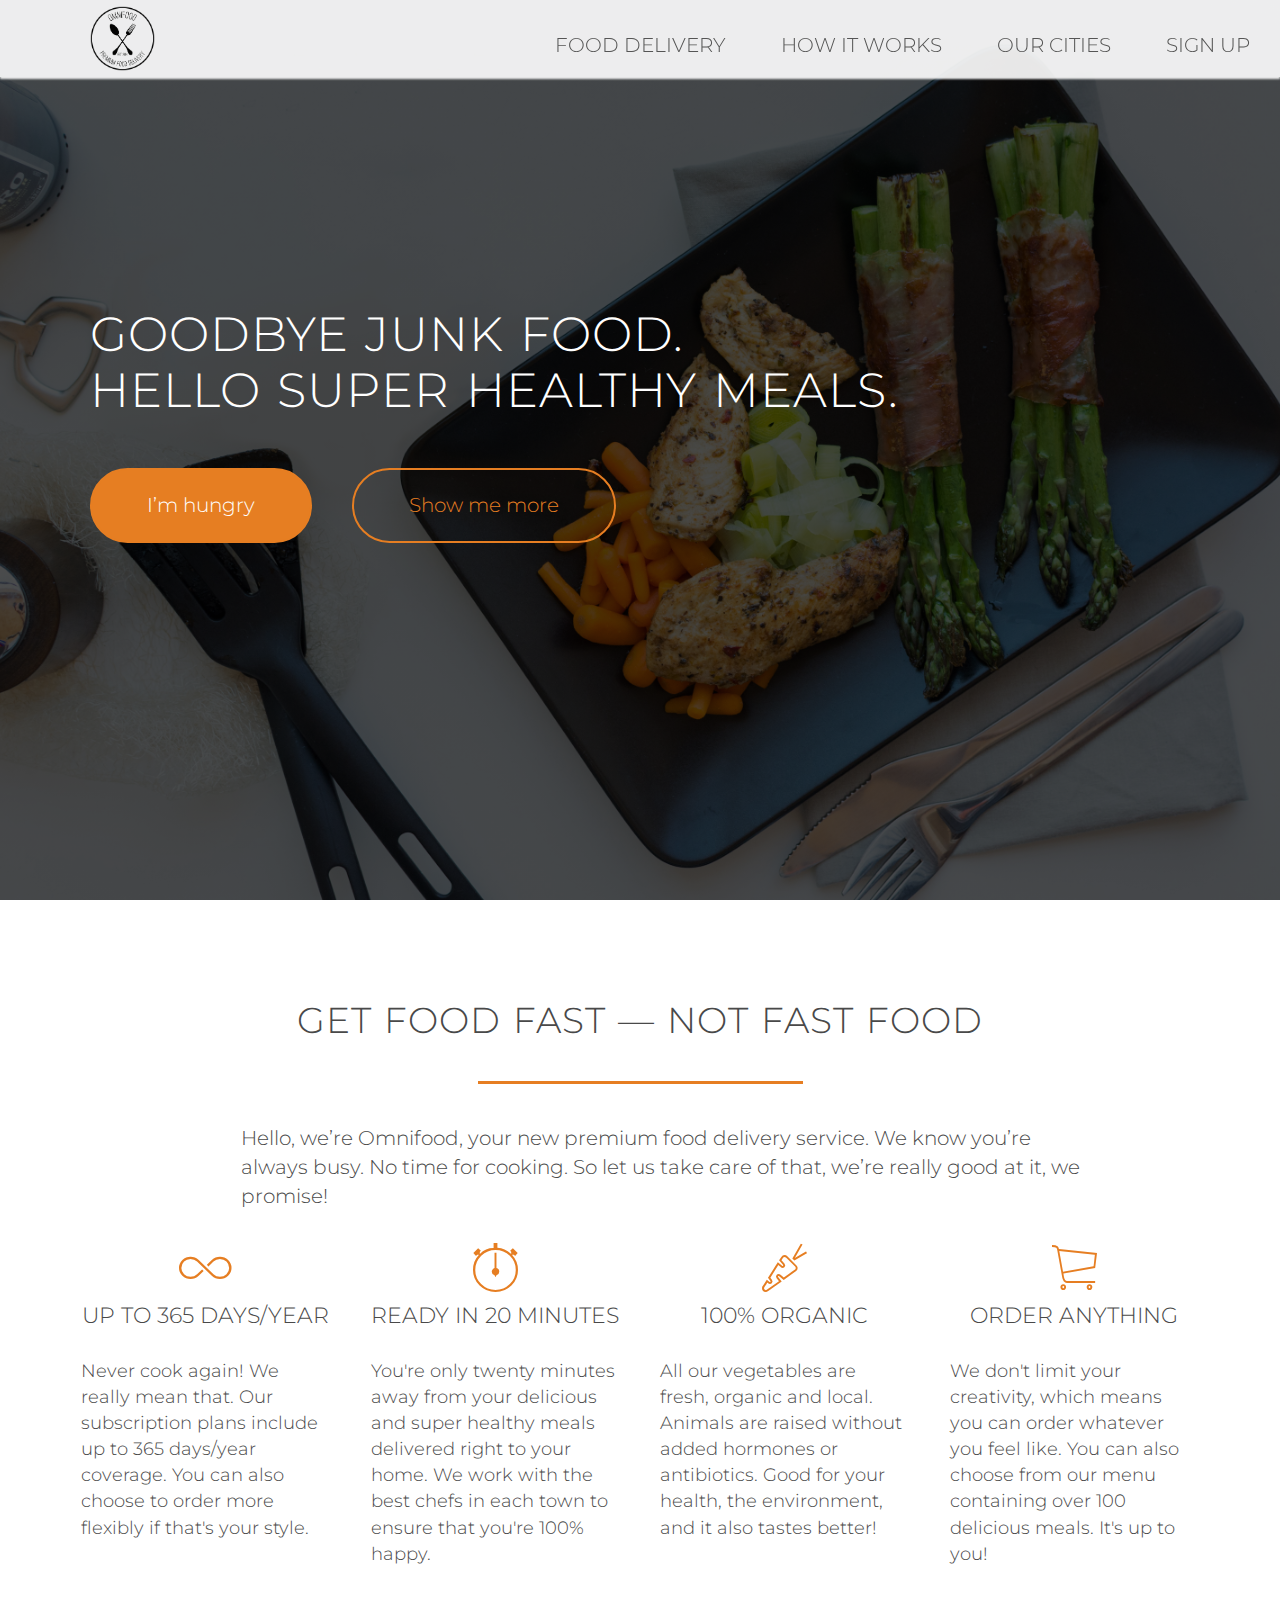
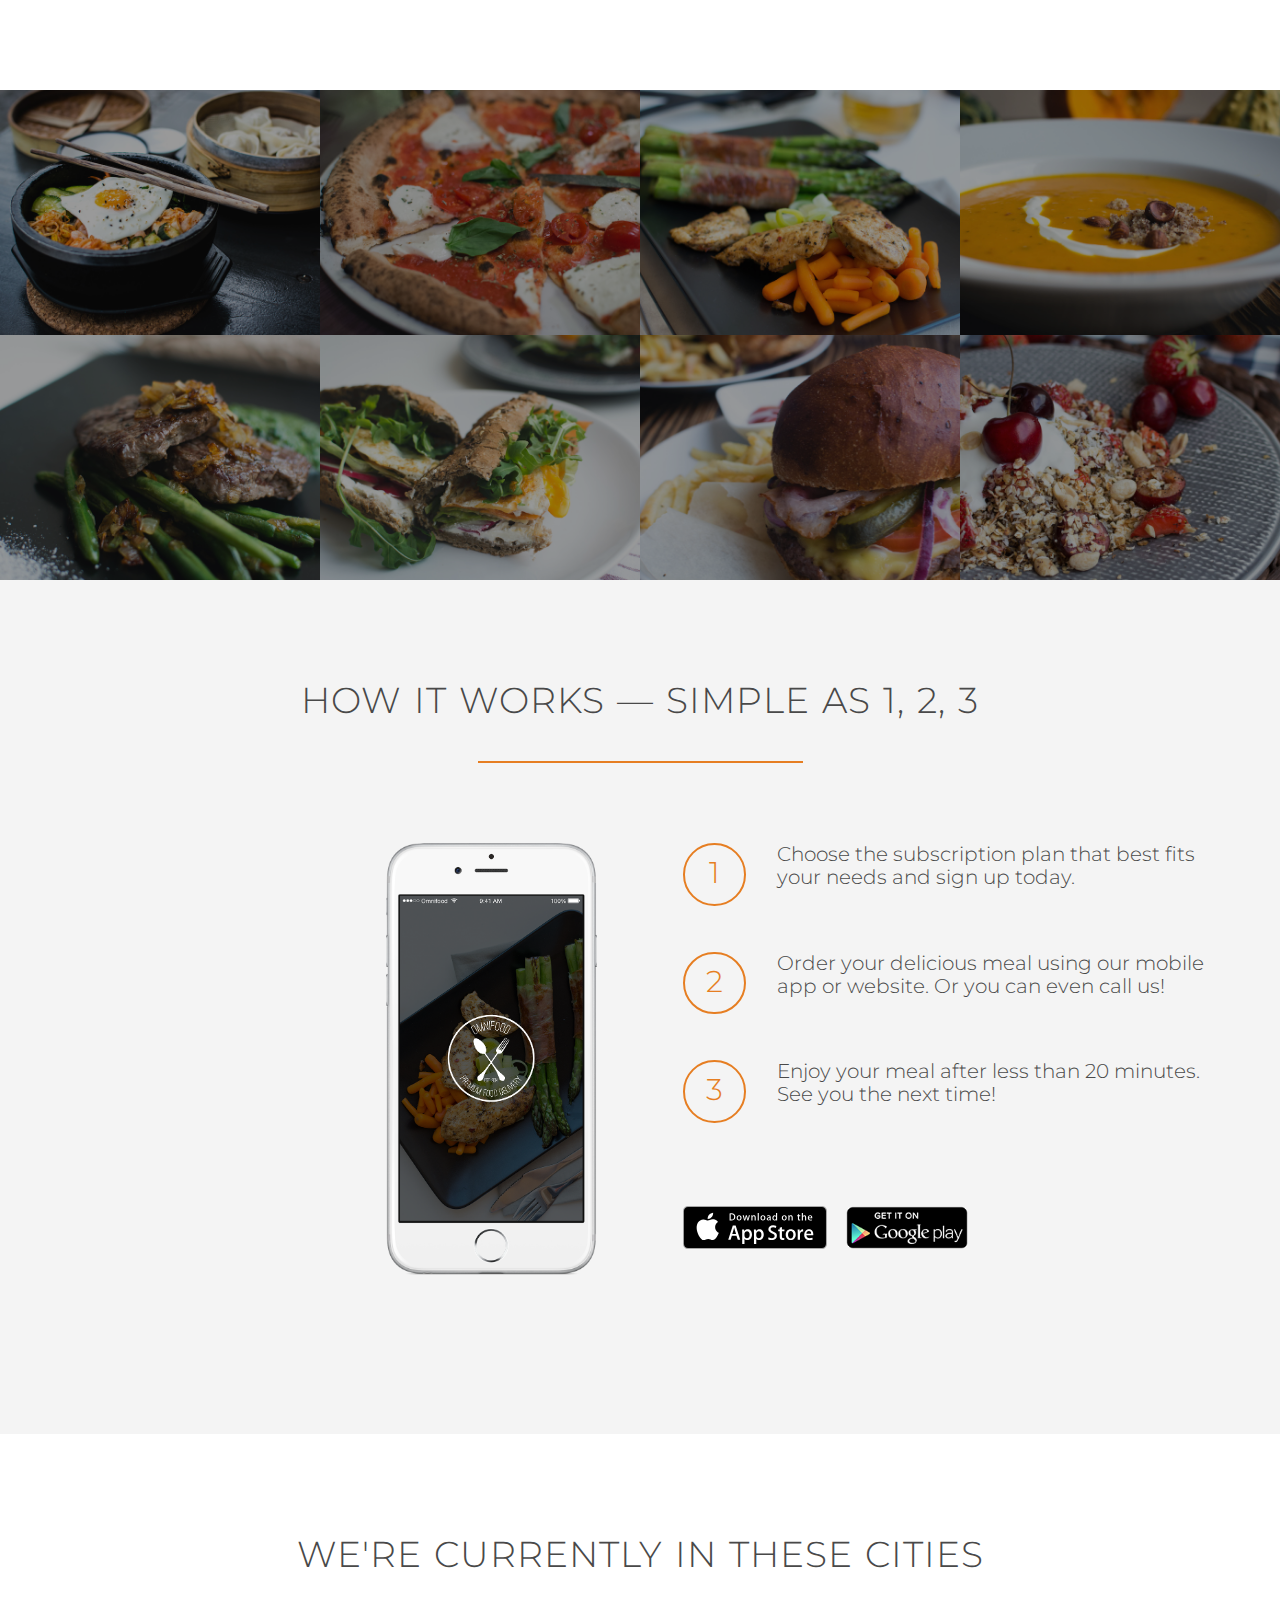
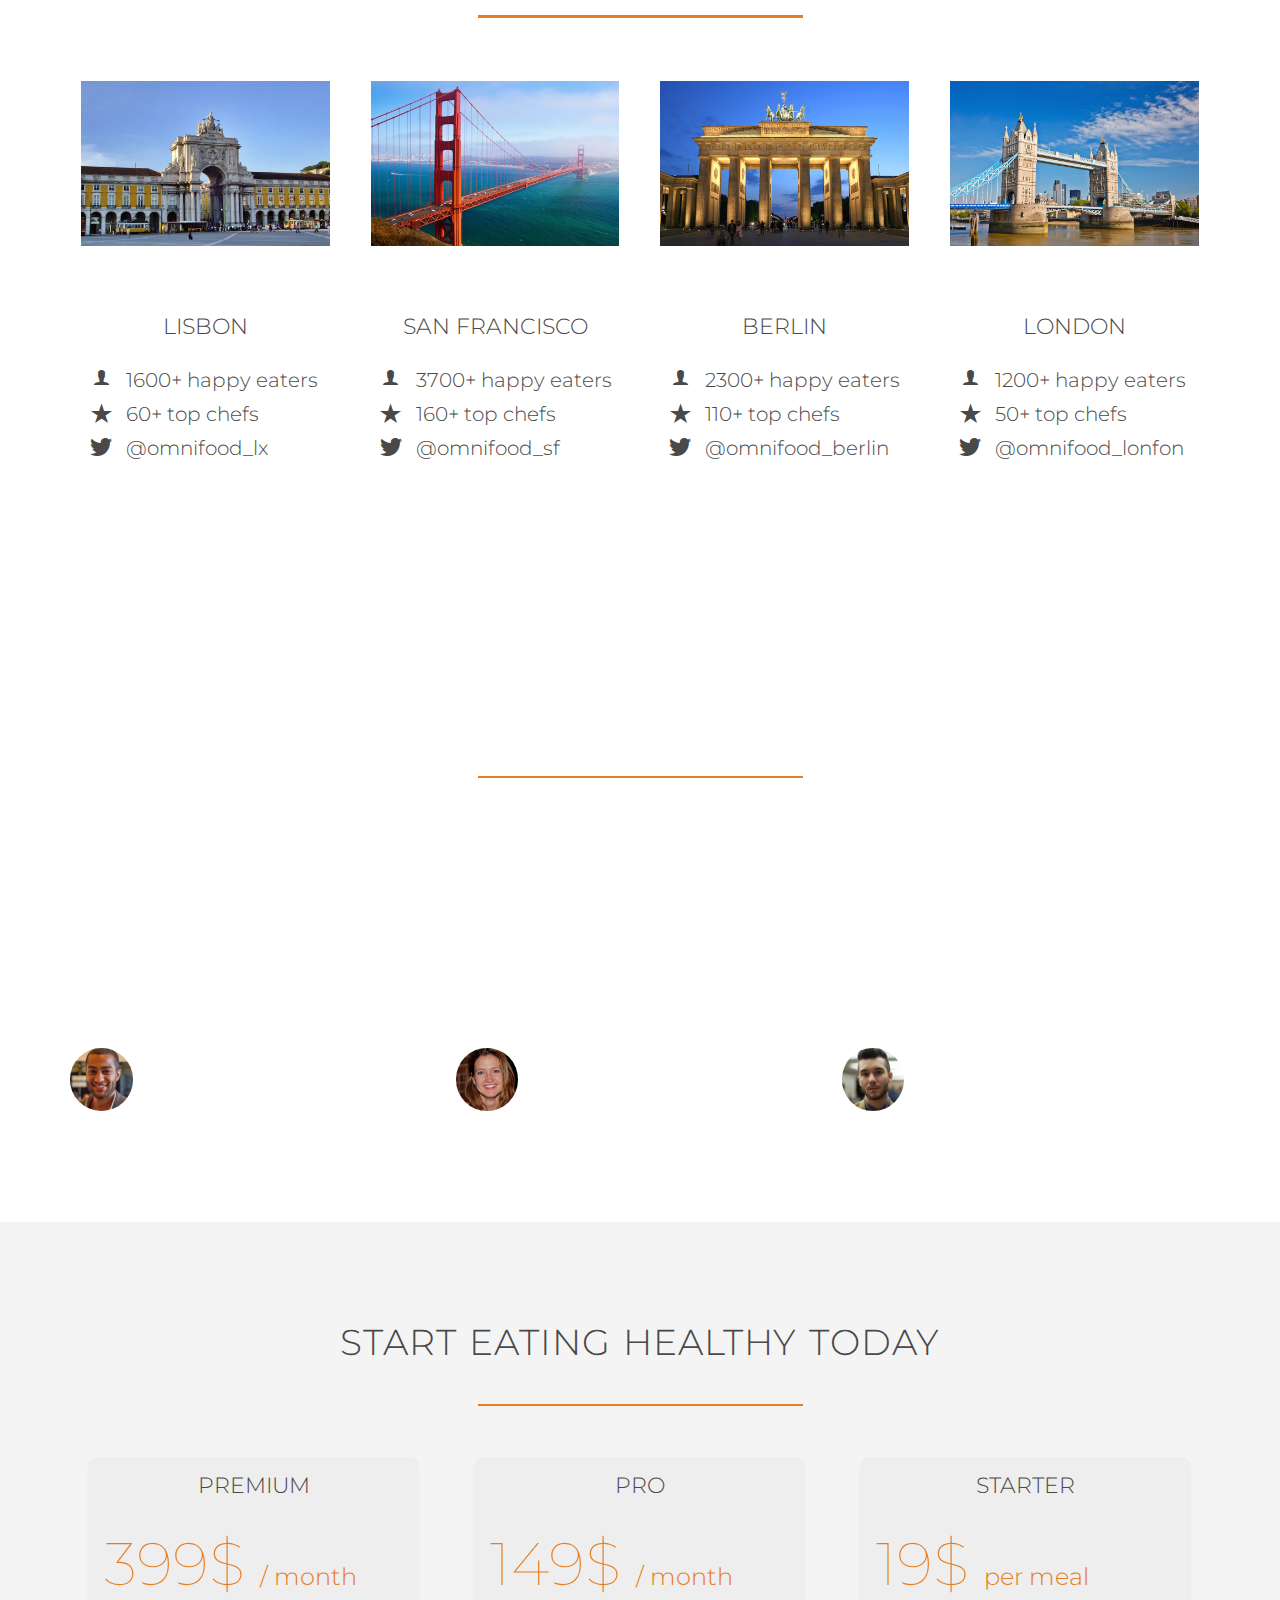
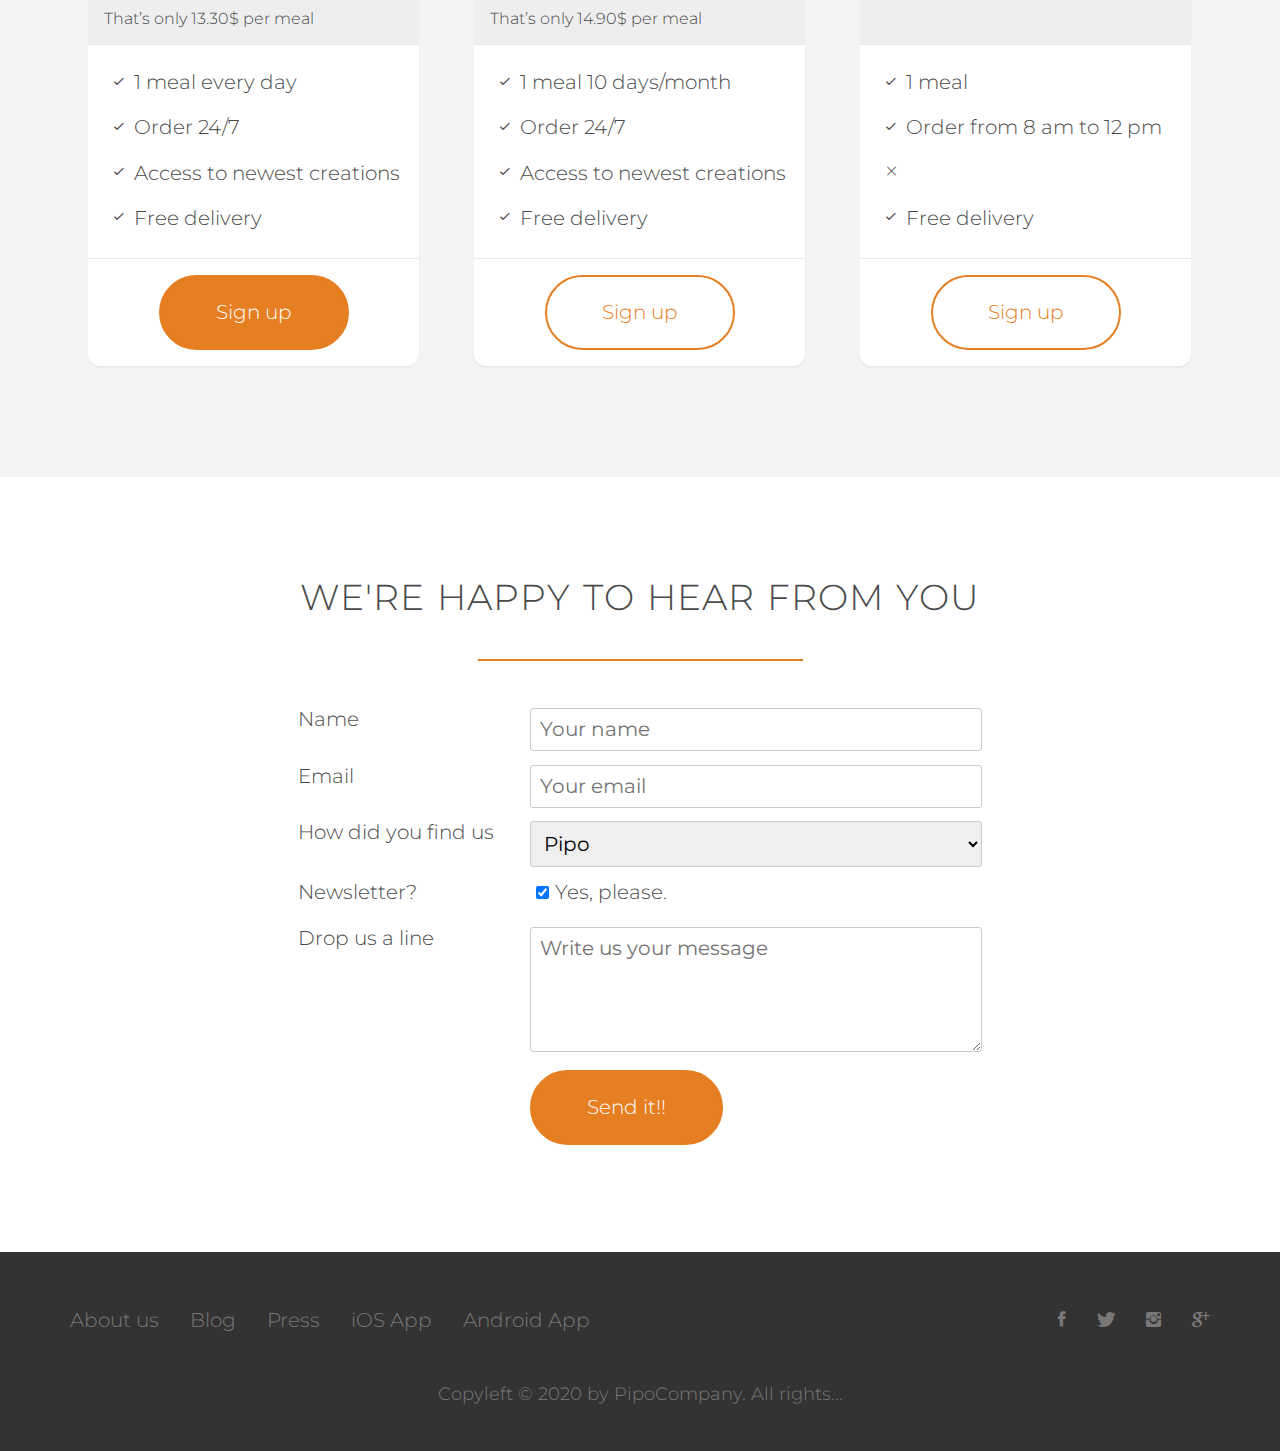
==== commit c42bb4c7: "sticky menu" ====
--- a/src/project/index.html
+++ b/src/project/index.html
@@ -17,9 +17,10 @@
 
 <body>
     <header>
-        <nav>
+        <nav class="sticky">
             <div class="flex main-navigation-container">
                 <img src="resources/css/images/logo-white.png" alt="logo" class="logo">
+                <img src="resources/css/images/logo.png" alt="logo" class="logo-black">
                 <ul class="main-navigation">
                     <li><a href="#">Food delivery</a></li>
                     <li><a href="#">How it works</a></li>
--- a/src/project/resources/css/styles.css
+++ b/src/project/resources/css/styles.css
@@ -92,6 +92,9 @@
     margin:0 auto;
     flex-direction:column;
 }
+
+
+
 section{
     padding:5rem 0;
 }
@@ -181,12 +184,13 @@
     margin-bottom: 2.5rem;
     margin-left: 10vmin;
 }
-.logo{
-    height:6.25rem;
+.logo, .logo-black{
+    height:3.25rem;
     width: auto;
+    margin-top: 0.5rem;
 }
 .main-navigation-container{
-    padding-top: 2.5rem;
+    padding-top: 1.5rem;
     margin-left: 10vmin;
 }
 .main-navigation{
@@ -211,6 +215,30 @@
     border-bottom:2px solid #bf6516;
     transition: border-bottom 0.3s;
 
+}
+
+.sticky{
+    position: fixed;
+    top: 0;
+    left: 0;
+    width: 100%;
+    background-color: rgba(255, 255, 255, 0.904);
+    box-shadow: 0 2px 2px #efefef;
+}
+.sticky .main-navigation li a:link,
+.sticky .main-navigation li a:visited{
+    padding-top: 1.5rem;
+    color: #555555;
+}   
+.logo-black{
+  display: none;
+  margin: 0.3rem 0
+}
+.sticky .logo {display: none;}
+.sticky .logo-black {display: block;}
+
+.main-navigation-container{
+    padding-top: 0rem;
 }
 /*-------------------------------*/
 /*           MEALS             */
